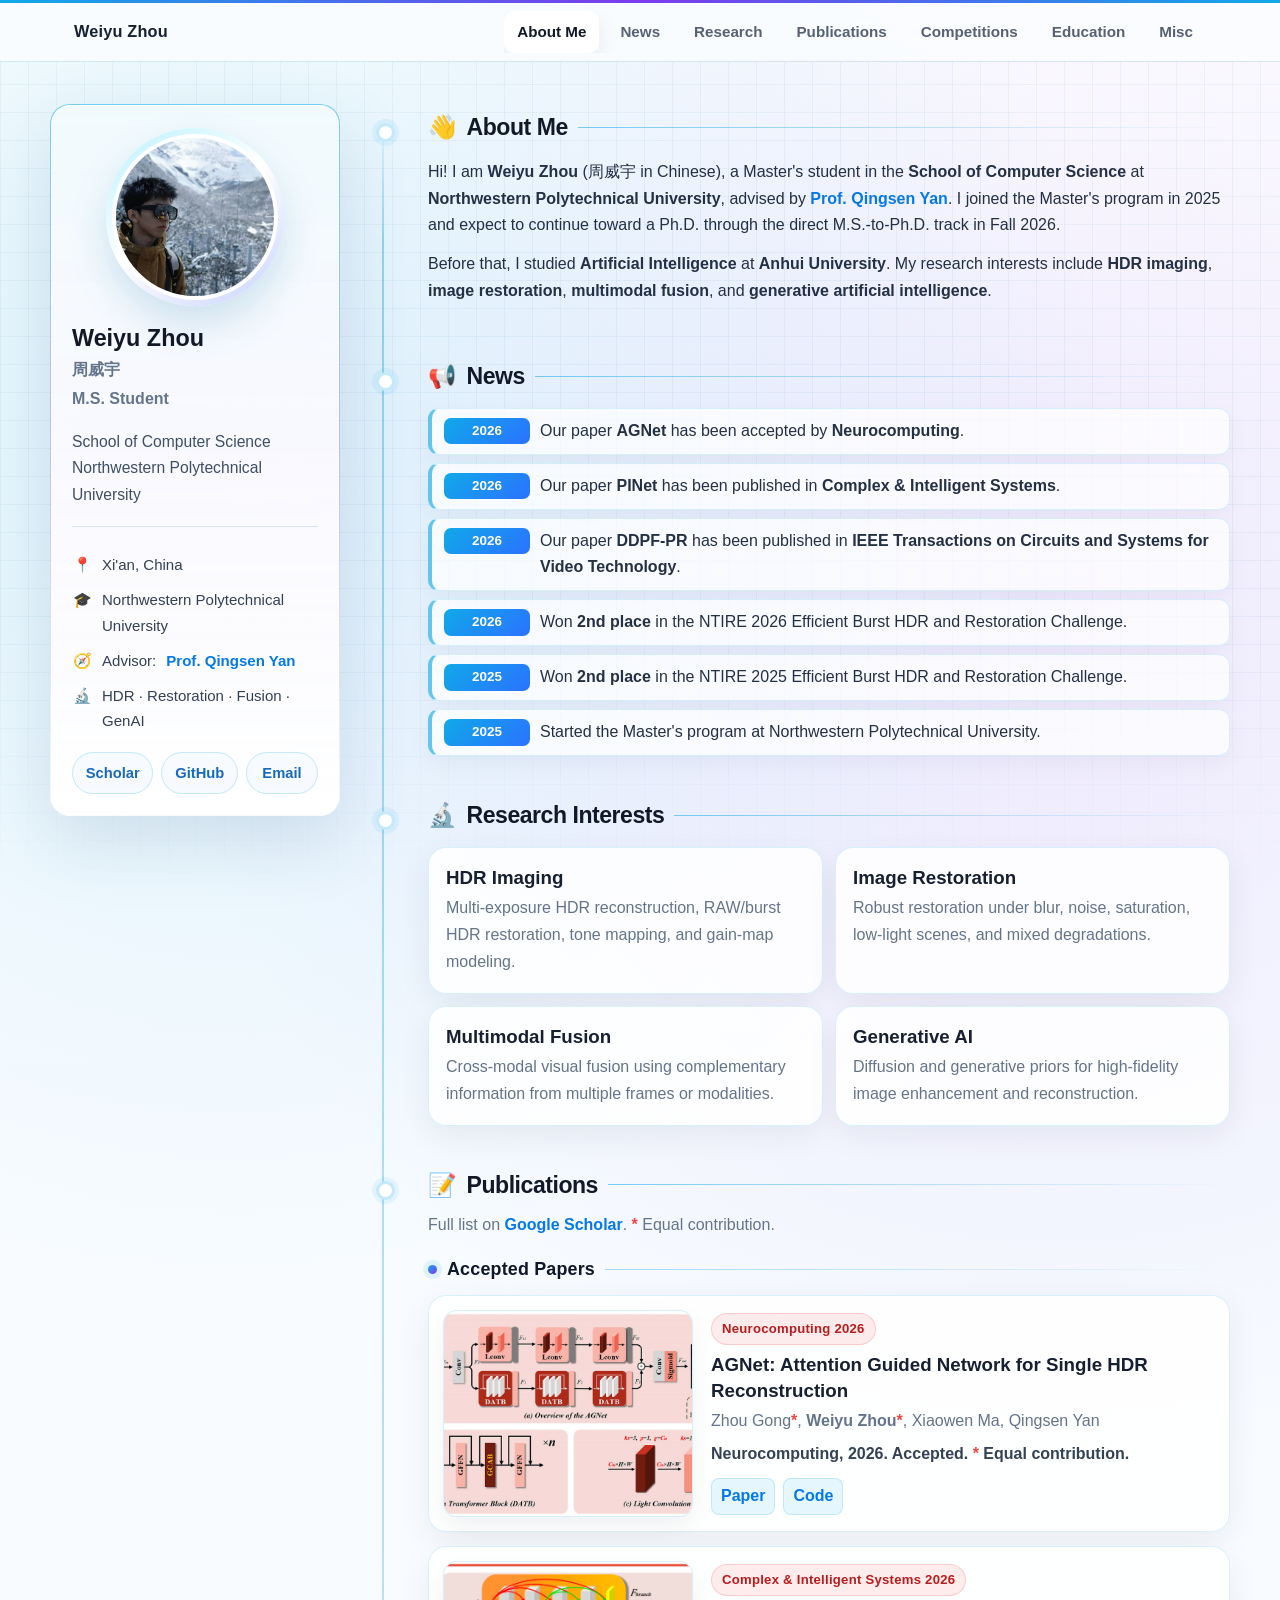
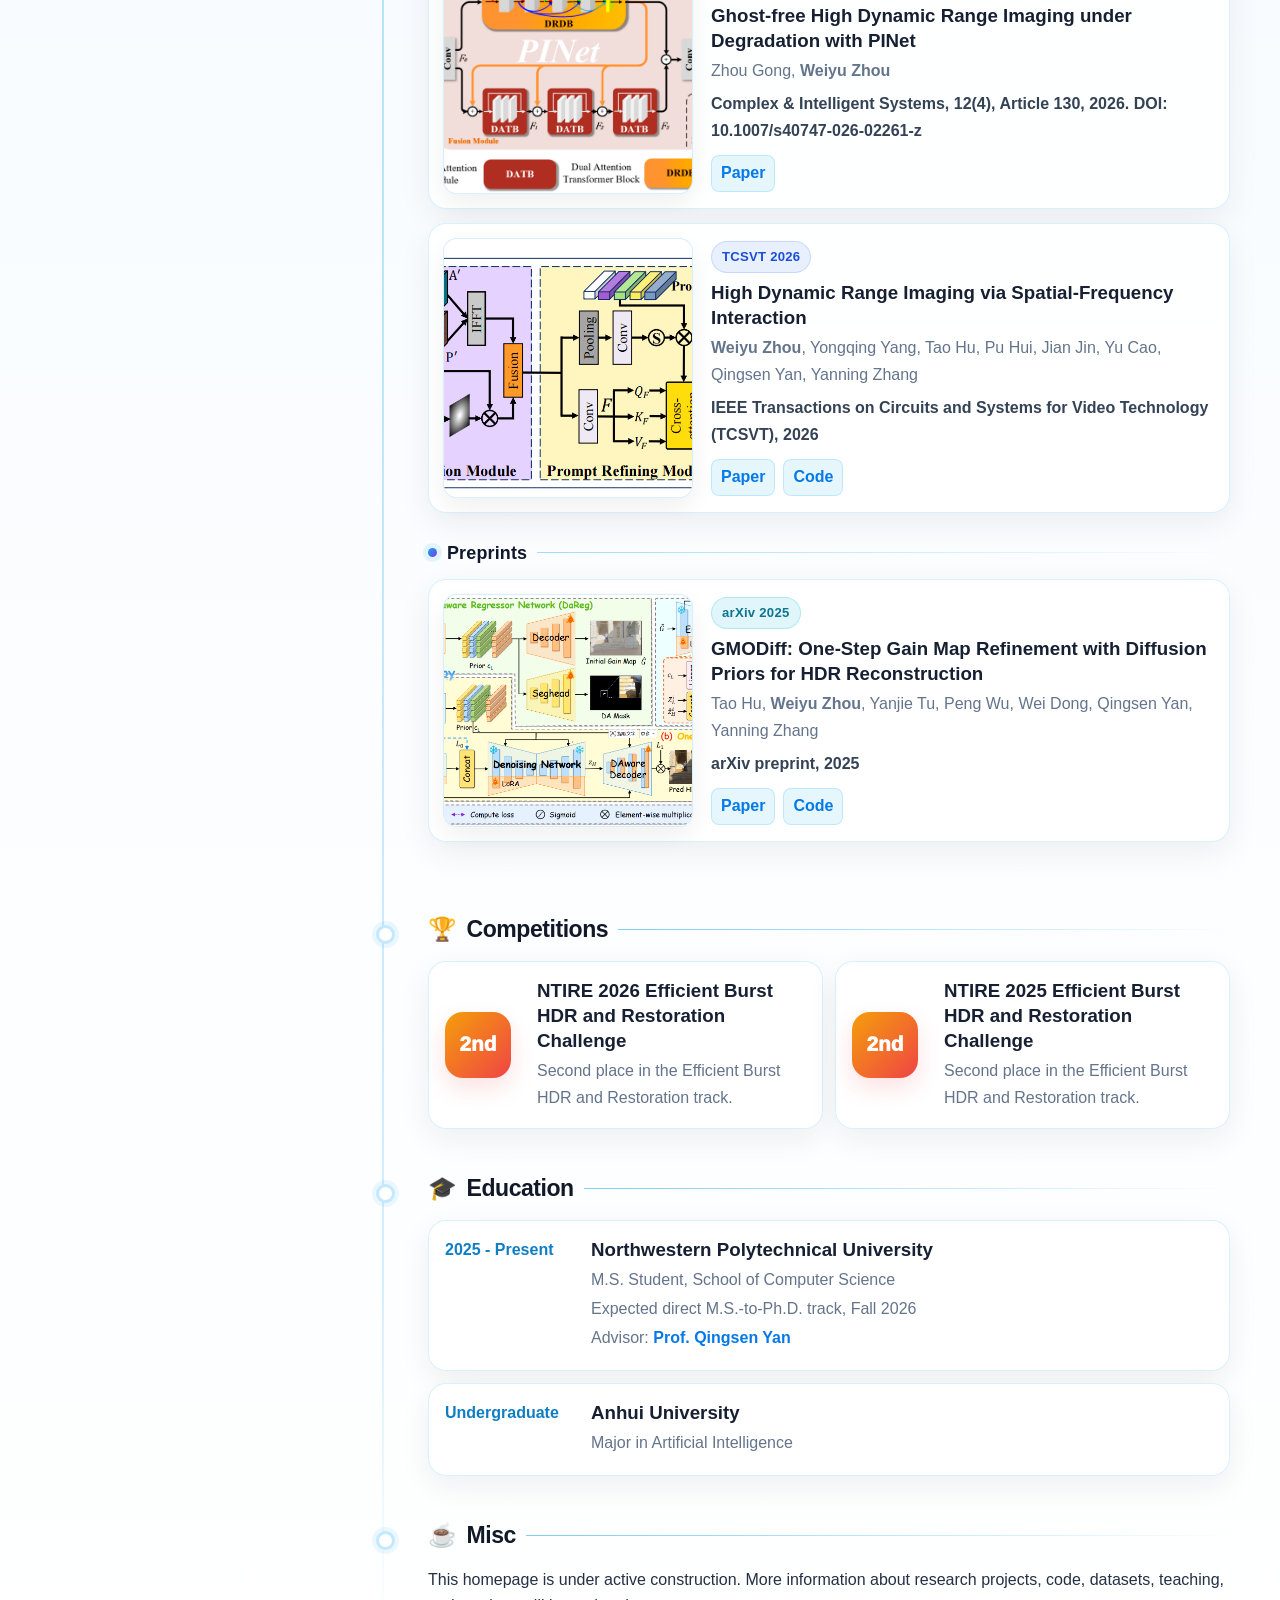
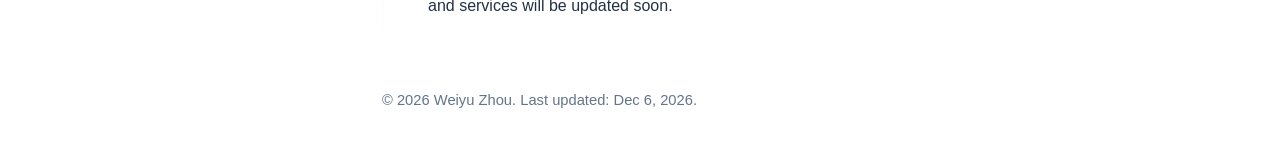
==== index.html @ 43516268 "Add files via upload" ====
<!DOCTYPE html>
<html lang="en">
<head>
  <meta charset="utf-8" />
  <meta name="viewport" content="width=device-width, initial-scale=1" />
  <title>Weiyu Zhou</title>
  <meta name="description" content="Weiyu Zhou - Master's student at Northwestern Polytechnical University. Research interests include HDR imaging, image restoration, multimodal fusion, and generative AI." />
  <link rel="stylesheet" href="assets/css/style.css" />
</head>
<body>
  <div class="page-grid" aria-hidden="true"></div>

  <header class="topbar">
    <nav class="nav-wrap">
      <a class="brand" href="#about">Weiyu Zhou</a>
      <div class="nav-links">
        <a class="active" href="#about">About Me</a>
        <a href="#news">News</a>
        <a href="#research">Research</a>
        <a href="#publications">Publications</a>
        <a href="#competitions">Competitions</a>
        <a href="#education">Education</a>
        <a href="#misc">Misc</a>
      </div>
    </nav>
  </header>

  <main class="layout">
    <aside class="profile-card">
      <div class="profile-inner">
        <div class="avatar-ring">
          <img src="assets/img/profile.jpg" alt="Weiyu Zhou portrait" class="avatar" />
        </div>

        <h1>Weiyu Zhou</h1>
        <p class="name-cn">周威宇</p>
        <p class="role">M.S. Student</p>

        <p class="intro">
          School of Computer Science<br />
          Northwestern Polytechnical University
        </p>

        <ul class="profile-list">
          <li><span>📍</span> Xi'an, China</li>
          <li><span>🎓</span> Northwestern Polytechnical University</li>
          <li><span>🧭</span> Advisor:
            <a href="https://scholar.google.com/citations?hl=zh-CN&user=BSGy3foAAAAJ" target="_blank" rel="noopener">Prof. Qingsen Yan</a>
          </li>
          <li><span>🔬</span> HDR · Restoration · Fusion · GenAI</li>
        </ul>

        <div class="social-row">
          <a href="https://scholar.google.com/citations?hl=zh-CN&user=UAAtWOIAAAAJ" target="_blank" rel="noopener">Scholar</a>
          <a href="https://github.com/zzwy" target="_blank" rel="noopener">GitHub</a>
          <a href="mailto:weiyvzhou@gmail.com">Email</a>
        </div>
      </div>
    </aside>

    <section class="content">
      <section id="about" class="block first-block">
        <h2><span>👋</span> About Me</h2>
        <p>
          Hi! I am <strong>Weiyu Zhou</strong> (<span lang="zh">周威宇</span> in Chinese), a Master's student in the
          <strong>School of Computer Science</strong> at
          <strong>Northwestern Polytechnical University</strong>, advised by
          <a href="https://scholar.google.com/citations?hl=zh-CN&user=BSGy3foAAAAJ" target="_blank" rel="noopener">Prof. Qingsen Yan</a>.
          I joined the Master's program in 2025 and expect to continue toward a Ph.D. through the direct M.S.-to-Ph.D.
          track in Fall 2026.
        </p>
        <p>
          Before that, I studied <strong>Artificial Intelligence</strong> at <strong>Anhui University</strong>.
          My research interests include <strong>HDR imaging</strong>, <strong>image restoration</strong>,
          <strong>multimodal fusion</strong>, and <strong>generative artificial intelligence</strong>.
        </p>
      </section>

      <section id="news" class="block">
        <h2><span>📢</span> News</h2>
        <div class="news-list">
          <article class="news-item"><time>2026</time><p>Our paper <strong>AGNet</strong> has been accepted by <strong>Neurocomputing</strong>.</p></article>
          <article class="news-item"><time>2026</time><p>Our paper <strong>PINet</strong> has been published in <strong>Complex &amp; Intelligent Systems</strong>.</p></article>
          <article class="news-item"><time>2026</time><p>Our paper <strong>DDPF-PR</strong> has been published in <strong>IEEE Transactions on Circuits and Systems for Video Technology</strong>.</p></article>          
          <article class="news-item"><time>2026</time><p>Won <strong>2nd place</strong> in the NTIRE 2026 Efficient Burst HDR and Restoration Challenge.</p></article>
          <article class="news-item"><time>2025</time><p>Won <strong>2nd place</strong> in the NTIRE 2025 Efficient Burst HDR and Restoration Challenge.</p></article>
          <article class="news-item"><time>2025</time><p>Started the Master's program at Northwestern Polytechnical University.</p></article>
        </div>
      </section>

      <section id="research" class="block">
        <h2><span>🔬</span> Research Interests</h2>
        <div class="topic-grid">
          <article class="topic-card"><h3>HDR Imaging</h3><p>Multi-exposure HDR reconstruction, RAW/burst HDR restoration, tone mapping, and gain-map modeling.</p></article>
          <article class="topic-card"><h3>Image Restoration</h3><p>Robust restoration under blur, noise, saturation, low-light scenes, and mixed degradations.</p></article>
          <article class="topic-card"><h3>Multimodal Fusion</h3><p>Cross-modal visual fusion using complementary information from multiple frames or modalities.</p></article>
          <article class="topic-card"><h3>Generative AI</h3><p>Diffusion and generative priors for high-fidelity image enhancement and reconstruction.</p></article>
        </div>
      </section>

      <section id="publications" class="block">
        <h2><span>📝</span> Publications</h2>
        <p class="pub-note">
          Full list on
          <a href="https://scholar.google.com/citations?hl=zh-CN&user=UAAtWOIAAAAJ" target="_blank" rel="noopener">Google Scholar</a>.
          <span class="eq-note">*</span> Equal contribution.
        </p>

        <div class="pub-group">
          <h3 class="pub-group-title">Accepted Papers</h3>

          <article class="pub-card">
            <a class="pub-image" href="#" aria-label="AGNet model image">
              <img src="assets/img/AGNet.png" alt="AGNet model overview">
            </a>
            <div class="pub-main">
              <div class="venue-tag journal">Neurocomputing 2026</div>
              <h3>AGNet: Attention Guided Network for Single HDR Reconstruction</h3>
              <p class="authors">Zhou Gong<span class="eq-note">*</span>, <strong>Weiyu Zhou</strong><span class="eq-note">*</span>, Xiaowen Ma, Qingsen Yan</p>
              <p class="venue">Neurocomputing, 2026. Accepted. <span class="eq-note">*</span> Equal contribution.</p>
              <div class="pub-links"><a href="#">Paper</a><a href="#">Code</a></div>
            </div>
          </article>

          <article class="pub-card">
            <a class="pub-image" href="https://link.springer.com/article/10.1007/s40747-026-02261-z" target="_blank" rel="noopener" aria-label="PINet model image">
              <img src="assets/img/PINet.png" alt="PINet model overview">
            </a>
            <div class="pub-main">
              <div class="venue-tag journal">Complex &amp; Intelligent Systems 2026</div>
              <h3>Ghost-free High Dynamic Range Imaging under Degradation with PINet</h3>
              <p class="authors">Zhou Gong, <strong>Weiyu Zhou</strong></p>
              <p class="venue">Complex &amp; Intelligent Systems, 12(4), Article 130, 2026. DOI: 10.1007/s40747-026-02261-z</p>
              <div class="pub-links">
                <a href="https://link.springer.com/article/10.1007/s40747-026-02261-z" target="_blank" rel="noopener">Paper</a>
              </div>
            </div>
          </article>

          <article class="pub-card">
            <a class="pub-image" href="#" aria-label="DDPF-PR model image">
              <img src="assets/img/DDPF-PR.png" alt="DDPF-PR model overview for High Dynamic Range Imaging via Spatial-Frequency Interaction">
            </a>
            <div class="pub-main">
              <div class="venue-tag">TCSVT 2026</div>
              <h3>High Dynamic Range Imaging via Spatial-Frequency Interaction</h3>
              <p class="authors"><strong>Weiyu Zhou</strong>, Yongqing Yang, Tao Hu, Pu Hui, Jian Jin, Yu Cao, Qingsen Yan, Yanning Zhang</p>
              <p class="venue">IEEE Transactions on Circuits and Systems for Video Technology (TCSVT), 2026</p>
              <div class="pub-links"><a href="#">Paper</a><a href="#">Code</a></div>
            </div>
          </article>
        </div>

        <div class="pub-group">
          <h3 class="pub-group-title">Preprints</h3>

          <article class="pub-card">
            <a class="pub-image" href="https://arxiv.org/abs/2512.16357" target="_blank" rel="noopener" aria-label="GMODiff model image">
              <img src="assets/img/GMODiff.png" alt="GMODiff model overview">
            </a>
            <div class="pub-main">
              <div class="venue-tag preprint">arXiv 2025</div>
              <h3>GMODiff: One-Step Gain Map Refinement with Diffusion Priors for HDR Reconstruction</h3>
              <p class="authors">Tao Hu, <strong>Weiyu Zhou</strong>, Yanjie Tu, Peng Wu, Wei Dong, Qingsen Yan, Yanning Zhang</p>
              <p class="venue">arXiv preprint, 2025</p>
              <div class="pub-links">
                <a href="https://arxiv.org/abs/2512.16357" target="_blank" rel="noopener">Paper</a>
                <a href="#">Code</a>
              </div>
            </div>
          </article>
        </div>
      </section>

      <section id="competitions" class="block">
        <h2><span>🏆</span> Competitions</h2>
        <div class="award-grid">
          <article class="award-card">
            <div class="award-rank">2nd</div>
            <div>
              <h3>NTIRE 2026 Efficient Burst HDR and Restoration Challenge</h3>
              <p>Second place in the Efficient Burst HDR and Restoration track.</p>
            </div>
          </article>
          <article class="award-card">
            <div class="award-rank">2nd</div>
            <div>
              <h3>NTIRE 2025 Efficient Burst HDR and Restoration Challenge</h3>
              <p>Second place in the Efficient Burst HDR and Restoration track.</p>
            </div>
          </article>
        </div>
      </section>

      <section id="education" class="block">
        <h2><span>🎓</span> Education</h2>
        <div class="edu-timeline">
          <article class="edu-item"><time>2025 - Present</time><div><h3>Northwestern Polytechnical University</h3><p>M.S. Student, School of Computer Science</p><p>Expected direct M.S.-to-Ph.D. track, Fall 2026</p><p>Advisor: <a href="https://scholar.google.com/citations?hl=zh-CN&user=BSGy3foAAAAJ" target="_blank" rel="noopener">Prof. Qingsen Yan</a></p></div></article>
          <article class="edu-item"><time>Undergraduate</time><div><h3>Anhui University</h3><p>Major in Artificial Intelligence</p></div></article>
        </div>
      </section>

      <section id="misc" class="block">
        <h2><span>☕</span> Misc</h2>
        <p>This homepage is under active construction. More information about research projects, code, datasets, teaching, and services will be updated soon.</p>
      </section>
    </section>
  </main>

  <footer class="footer"><p>© <span id="year"></span> Weiyu Zhou. Last updated: <span id="last-updated"></span>.</p></footer>
  <script src="assets/js/main.js"></script>
</body>
</html>
---- assets/css/style.css ----
:root{--bg:#f7fbff;--text:#243044;--muted:#64748b;--line:rgba(91,151,188,.24);--card:rgba(255,255,255,.86);--blue:#10a9e9;--blue-deep:#1d4ed8;--purple:#7c3aed;--shadow:0 24px 70px rgba(51,96,135,.16);--radius:18px}*{box-sizing:border-box}html{scroll-behavior:smooth;scroll-padding-top:92px}body{margin:0;color:var(--text);font-family:ui-sans-serif,-apple-system,BlinkMacSystemFont,"Segoe UI",Helvetica,Arial,sans-serif;line-height:1.68;background:radial-gradient(circle at 18% 12%,rgba(16,169,233,.13),transparent 28%),radial-gradient(circle at 82% 18%,rgba(124,58,237,.10),transparent 30%),linear-gradient(180deg,#fff 0%,var(--bg) 36%,#fff 100%)}.page-grid{position:fixed;inset:0;pointer-events:none;z-index:-1;background-image:linear-gradient(rgba(15,118,166,.055) 1px,transparent 1px),linear-gradient(90deg,rgba(15,118,166,.055) 1px,transparent 1px);background-size:28px 28px;mask-image:linear-gradient(to bottom,#000 0%,#000 70%,transparent 100%)}a{color:#0679e8;text-decoration:none;font-weight:700}a:hover{color:var(--blue-deep);text-decoration:underline}.topbar{position:sticky;top:0;z-index:20;backdrop-filter:blur(16px);background:rgba(250,253,255,.82);border-bottom:1px solid var(--line);box-shadow:0 1px 0 rgba(255,255,255,.72) inset}.topbar:before{content:"";display:block;height:3px;background:linear-gradient(90deg,var(--blue),var(--purple),var(--blue))}.nav-wrap{max-width:1180px;margin:0 auto;min-height:58px;padding:0 24px;display:flex;align-items:center;justify-content:space-between;gap:18px}.brand{color:#172033;letter-spacing:.01em;font-size:1.02rem}.nav-links{display:flex;align-items:center;gap:8px;overflow-x:auto}.nav-links a{color:#566174;padding:8px 13px;border-radius:10px;white-space:nowrap;font-size:.95rem;font-weight:750}.nav-links a:hover,.nav-links a.active{color:#111827;text-decoration:none;background:rgba(255,255,255,.96);box-shadow:0 8px 22px rgba(15,23,42,.08)}.layout{width:min(1180px,calc(100% - 42px));margin:42px auto 0;display:grid;grid-template-columns:290px minmax(0,1fr);gap:42px;align-items:start}.profile-card{position:sticky;top:94px;border-radius:20px;padding:1px;background:linear-gradient(180deg,rgba(16,169,233,.55),rgba(124,58,237,.30),rgba(255,255,255,.7));box-shadow:var(--shadow)}.profile-inner{border-radius:19px;padding:22px 20px 20px;background:rgba(255,255,255,.90);border:1px solid rgba(255,255,255,.86)}.avatar-ring{width:178px;height:178px;margin:0 auto 18px;border-radius:50%;padding:6px;background:linear-gradient(145deg,#b8f1ff,#fff 48%,#c7d2fe);box-shadow:0 18px 38px rgba(15,118,166,.18)}.avatar{width:100%;height:100%;object-fit:cover;border-radius:50%;display:block;background:#eaf6ff;border:4px solid #fff}.profile-card h1{margin:0;font-size:1.46rem;line-height:1.25;color:#111827}.name-cn{color:var(--muted);margin:4px 0 0;font-weight:650}.role{margin:2px 0 16px;color:#64748b;font-weight:700}.intro{margin:0 0 18px;color:#3f4f66;font-size:.98rem}.profile-list{padding:15px 0 0;margin:15px 0 0;border-top:1px solid var(--line);list-style:none}.profile-list li{display:flex;gap:10px;align-items:flex-start;margin:10px 0;color:#334155;font-size:.94rem}.profile-list span{width:20px;text-align:center;flex:0 0 20px}.social-row{display:flex;gap:8px;flex-wrap:wrap;margin-top:18px}.social-row a{flex:1 1 auto;text-align:center;min-width:72px;padding:8px 10px;border-radius:999px;border:1px solid rgba(16,169,233,.22);background:rgba(245,251,255,.8);color:#1769ba;font-size:.92rem}.social-row a:hover{background:#e8f7ff;text-decoration:none}.content{position:relative;padding-left:28px}.content:before{content:"";position:absolute;left:0;top:12px;bottom:30px;width:2px;background:linear-gradient(180deg,transparent 0,rgba(16,169,233,.42) 4%,rgba(16,169,233,.18) 88%,transparent 100%)}.block{position:relative;margin:0 0 30px;padding:2px 0 8px 18px}.block:before{content:"";position:absolute;left:-34px;top:17px;width:13px;height:13px;border-radius:50%;border:3px solid rgba(16,169,233,.25);background:#fff;box-shadow:0 0 0 4px rgba(16,169,233,.08)}.first-block{margin-top:2px}h2{display:flex;align-items:center;gap:10px;margin:0 0 12px;color:#111827;font-size:1.44rem;letter-spacing:-.02em}h2:after{content:"";flex:1;height:1px;min-width:80px;background:linear-gradient(90deg,rgba(16,169,233,.55),transparent)}h3{color:#172033;margin:0 0 5px;line-height:1.35}p{margin:0 0 12px}.news-list{display:grid;gap:8px}.news-item{display:grid;grid-template-columns:86px minmax(0,1fr);gap:10px;align-items:start;padding:9px 12px;background:rgba(255,255,255,.72);border:1px solid rgba(16,169,233,.15);border-left:4px solid rgba(16,169,233,.65);border-radius:11px;box-shadow:0 8px 24px rgba(15,23,42,.045)}.news-item time{display:inline-flex;justify-content:center;align-items:center;min-height:25px;padding:2px 8px;border-radius:7px;color:#fff;background:linear-gradient(135deg,var(--blue),#2b72ff);font-size:.84rem;font-weight:850;white-space:nowrap}.news-item p{margin:0}.topic-grid{display:grid;grid-template-columns:repeat(2,minmax(0,1fr));gap:12px}.topic-card,.pub-card,.edu-item,.award-card{background:var(--card);border:1px solid rgba(16,169,233,.16);border-radius:var(--radius);box-shadow:0 10px 32px rgba(15,23,42,.065)}.topic-card{padding:17px}.topic-card p{color:var(--muted);margin:0}.pub-note{color:var(--muted);margin-top:-4px}.eq-note{color:#ef4444;font-weight:900}.pub-card{display:grid;grid-template-columns:250px minmax(0,1fr);gap:18px;padding:14px;margin:14px 0;align-items:center}.pub-image{display:block;align-self:stretch;min-height:148px;border-radius:14px;overflow:hidden;border:1px solid rgba(16,169,233,.15);background:#f8fbff;box-shadow:0 10px 24px rgba(15,23,42,.06)}.pub-image img{display:block;width:100%;height:100%;min-height:148px;object-fit:cover;transition:transform .25s ease}.pub-card:hover .pub-image img{transform:scale(1.025)}.pub-main{padding:3px 4px 2px 0}.venue-tag{display:inline-flex;margin:0 0 7px;padding:4px 10px;border-radius:999px;background:rgba(37,99,235,.10);color:#1d4ed8;border:1px solid rgba(37,99,235,.16);font-size:.82rem;font-weight:900;letter-spacing:.02em}.venue-tag.pending{background:rgba(245,158,11,.12);color:#b45309;border-color:rgba(245,158,11,.22)}.venue-tag.preprint{background:rgba(6,182,212,.12);color:#0e7490;border-color:rgba(6,182,212,.22)}.venue-tag.journal{background:rgba(239,68,68,.10);color:#b91c1c;border-color:rgba(239,68,68,.20)}.authors,.venue{color:var(--muted);margin:0 0 6px}.venue{color:#344255;font-weight:780}.pub-links{display:flex;gap:8px;flex-wrap:wrap;margin-top:10px}.pub-links a{padding:4px 9px;border-radius:8px;background:rgba(16,169,233,.10);border:1px solid rgba(16,169,233,.18)}.award-grid{display:grid;grid-template-columns:repeat(2,minmax(0,1fr));gap:12px}.award-card{display:grid;grid-template-columns:78px minmax(0,1fr);gap:14px;align-items:center;padding:16px}.award-rank{width:66px;height:66px;border-radius:18px;display:grid;place-items:center;font-weight:950;font-size:1.3rem;color:white;background:linear-gradient(135deg,#f59e0b,#ef4444);box-shadow:0 10px 24px rgba(239,68,68,.16)}.award-card p{color:var(--muted);margin:0}.edu-timeline{display:grid;gap:12px}.edu-item{display:grid;grid-template-columns:130px minmax(0,1fr);gap:16px;padding:16px}.edu-item time{color:#0f7ec4;font-weight:850}.edu-item p{color:var(--muted);margin:2px 0}.footer{width:min(1180px,calc(100% - 42px));margin:18px auto 36px;color:var(--muted);font-size:.92rem;padding-left:332px}@media(max-width:980px){.pub-card{grid-template-columns:220px minmax(0,1fr)}}@media(max-width:920px){.layout{grid-template-columns:1fr;gap:24px;margin-top:24px}.profile-card{position:static}.profile-inner{display:grid;grid-template-columns:128px minmax(0,1fr);column-gap:20px;align-items:center}.avatar-ring{width:128px;height:128px;margin:0;grid-row:span 4}.profile-list,.social-row{grid-column:1/-1}.content{padding-left:20px}.footer{padding-left:0}}@media(max-width:700px){.nav-wrap{align-items:flex-start;flex-direction:column;padding:10px 18px 12px}.layout,.footer{width:min(100% - 28px,1180px)}.profile-inner{display:block}.avatar-ring{margin:0 auto 18px}.topic-grid,.pub-card,.edu-item,.news-item,.award-grid,.award-card{grid-template-columns:1fr}.pub-image,.pub-image img{min-height:190px}.content:before,.block:before{display:none}.block{padding-left:0}}

.pub-group{margin:18px 0 28px}.pub-group-title{display:flex;align-items:center;gap:10px;margin:8px 0 12px;color:#0f172a;font-size:1.12rem;letter-spacing:.01em}.pub-group-title:before{content:"";width:9px;height:9px;border-radius:50%;background:linear-gradient(135deg,var(--blue),var(--purple));box-shadow:0 0 0 5px rgba(16,169,233,.10)}.pub-group-title:after{content:"";height:1px;flex:1;background:linear-gradient(90deg,rgba(16,169,233,.38),transparent)}
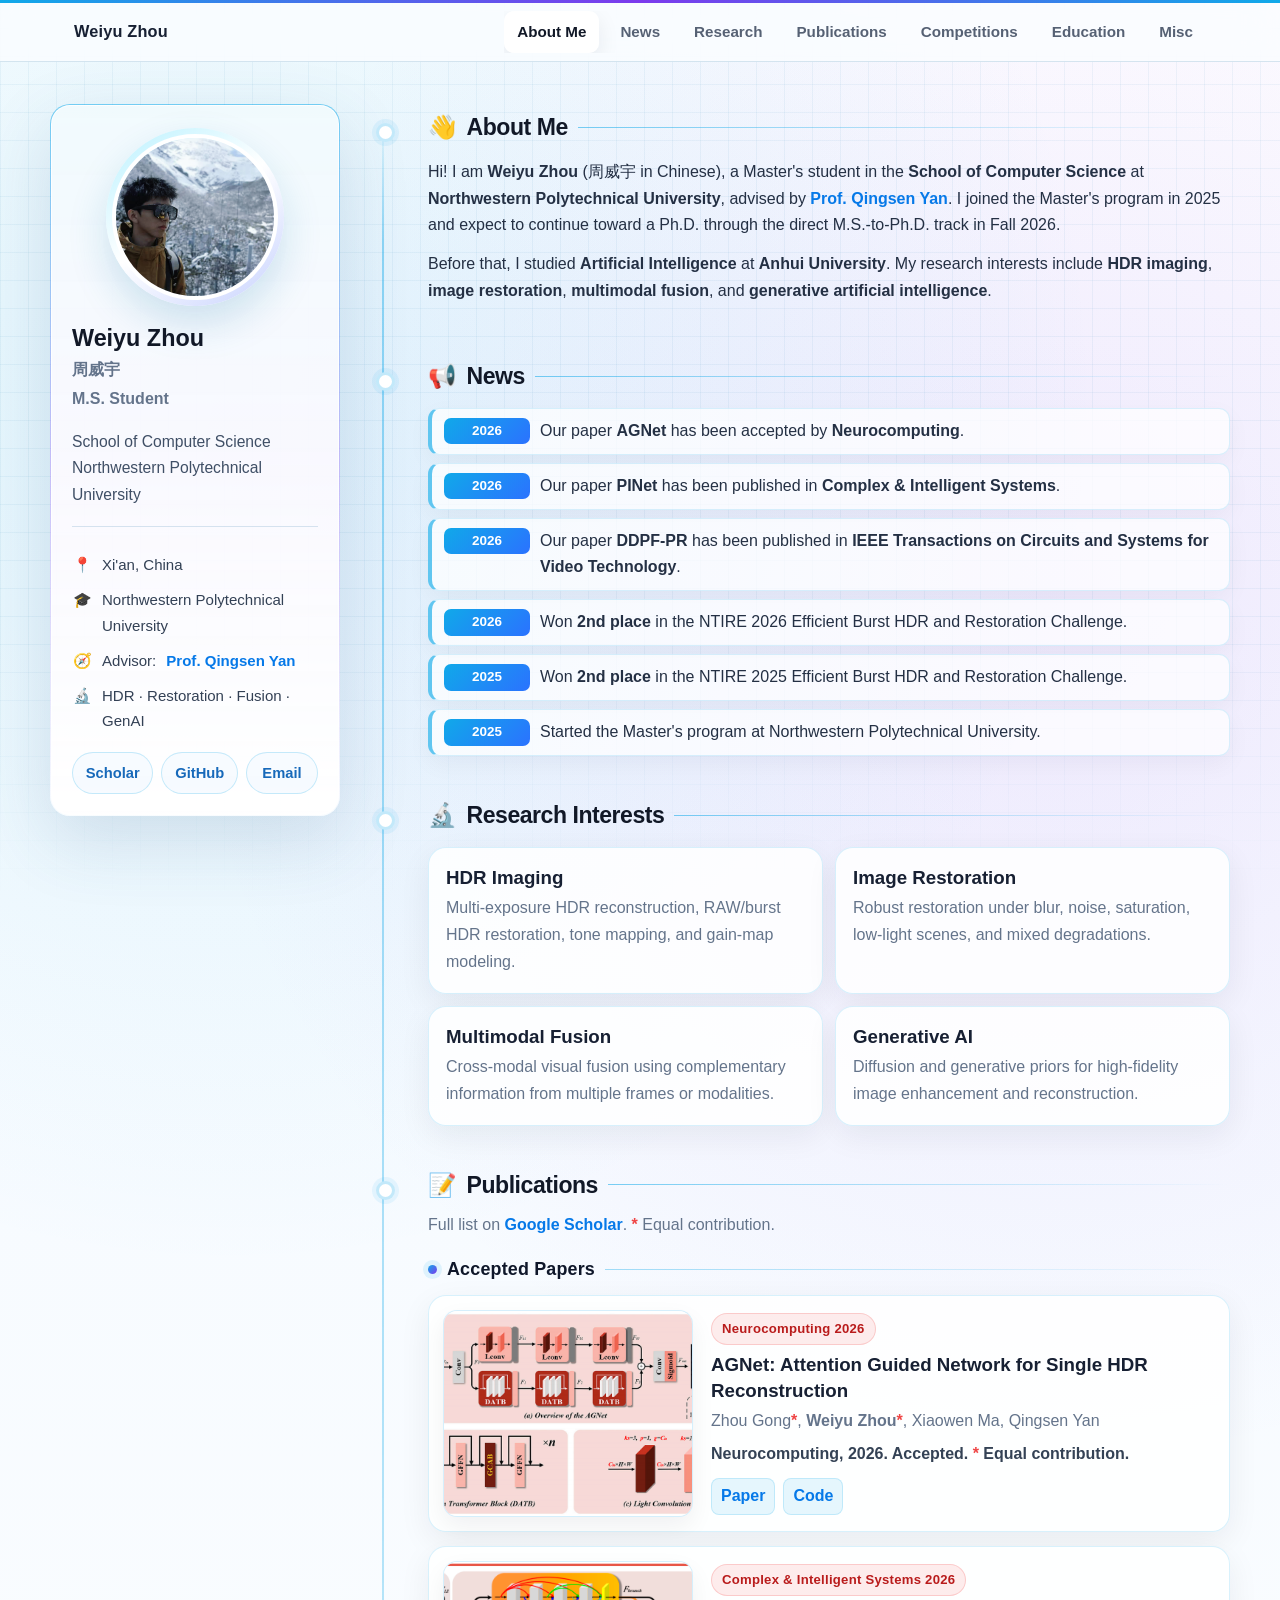
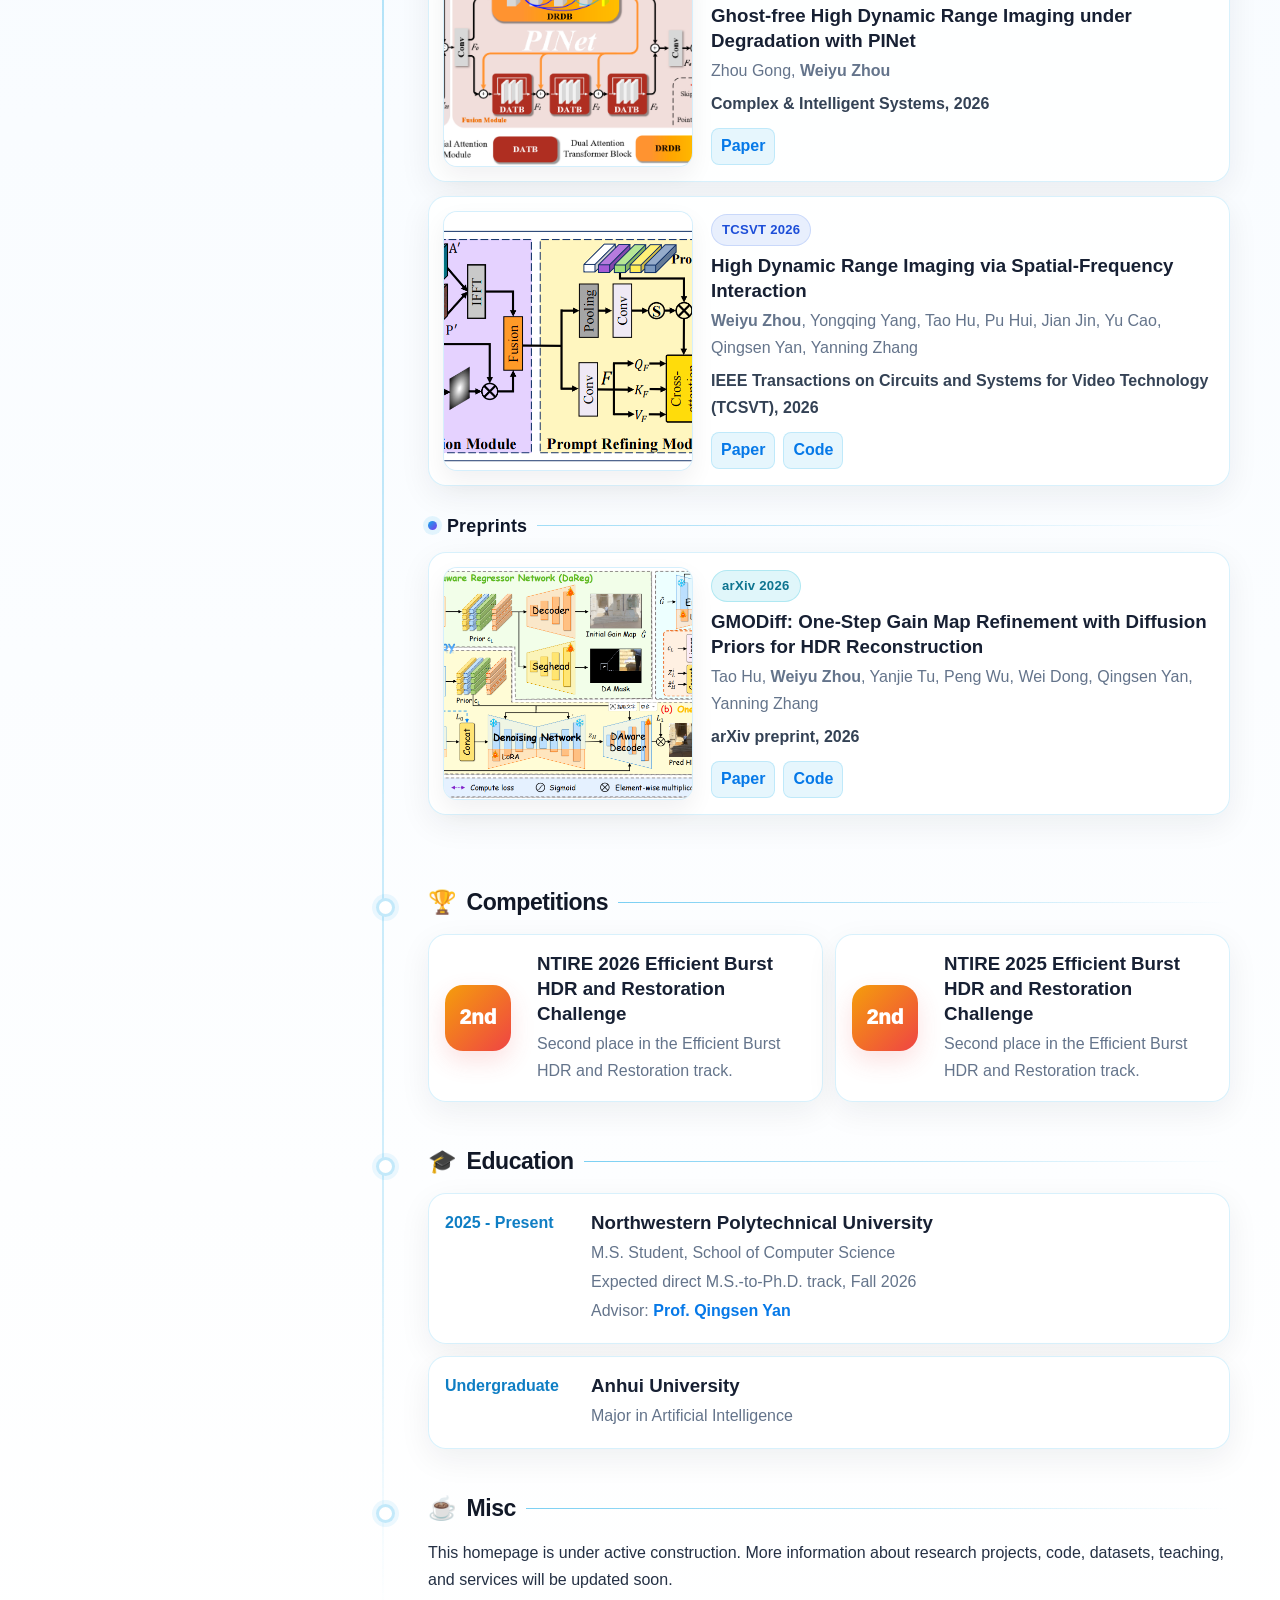
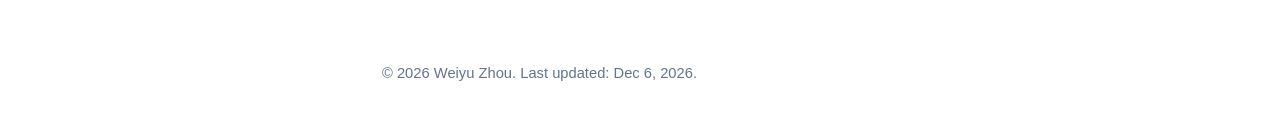
==== commit ae9e616c: "Add files via upload" ====
--- a/index.html
+++ b/index.html
@@ -130,7 +130,7 @@
               <div class="venue-tag journal">Complex &amp; Intelligent Systems 2026</div>
               <h3>Ghost-free High Dynamic Range Imaging under Degradation with PINet</h3>
               <p class="authors">Zhou Gong, <strong>Weiyu Zhou</strong></p>
-              <p class="venue">Complex &amp; Intelligent Systems, 12(4), Article 130, 2026. DOI: 10.1007/s40747-026-02261-z</p>
+              <p class="venue">Complex &amp; Intelligent Systems, 2026</p>
               <div class="pub-links">
                 <a href="https://link.springer.com/article/10.1007/s40747-026-02261-z" target="_blank" rel="noopener">Paper</a>
               </div>
@@ -159,10 +159,10 @@
               <img src="assets/img/GMODiff.png" alt="GMODiff model overview">
             </a>
             <div class="pub-main">
-              <div class="venue-tag preprint">arXiv 2025</div>
+              <div class="venue-tag preprint">arXiv 2026</div>
               <h3>GMODiff: One-Step Gain Map Refinement with Diffusion Priors for HDR Reconstruction</h3>
               <p class="authors">Tao Hu, <strong>Weiyu Zhou</strong>, Yanjie Tu, Peng Wu, Wei Dong, Qingsen Yan, Yanning Zhang</p>
-              <p class="venue">arXiv preprint, 2025</p>
+              <p class="venue">arXiv preprint, 2026</p>
               <div class="pub-links">
                 <a href="https://arxiv.org/abs/2512.16357" target="_blank" rel="noopener">Paper</a>
                 <a href="#">Code</a>
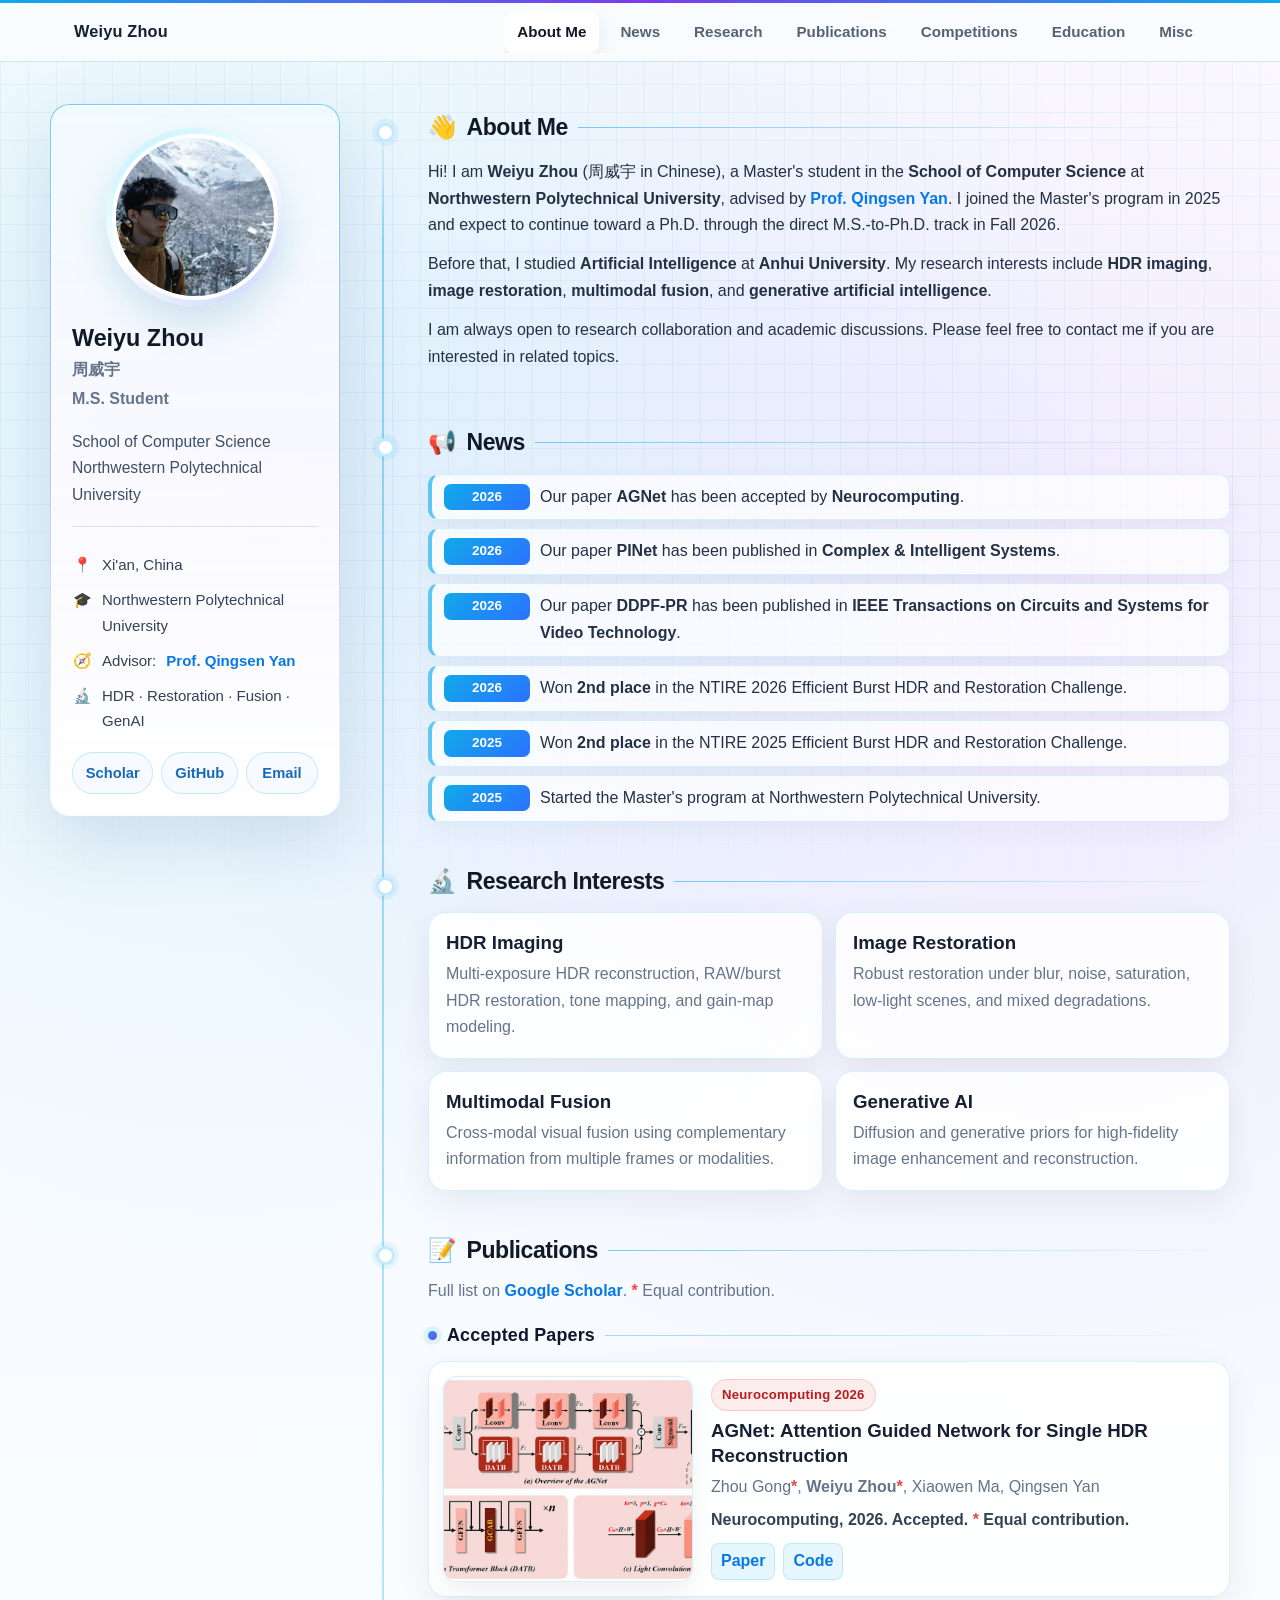
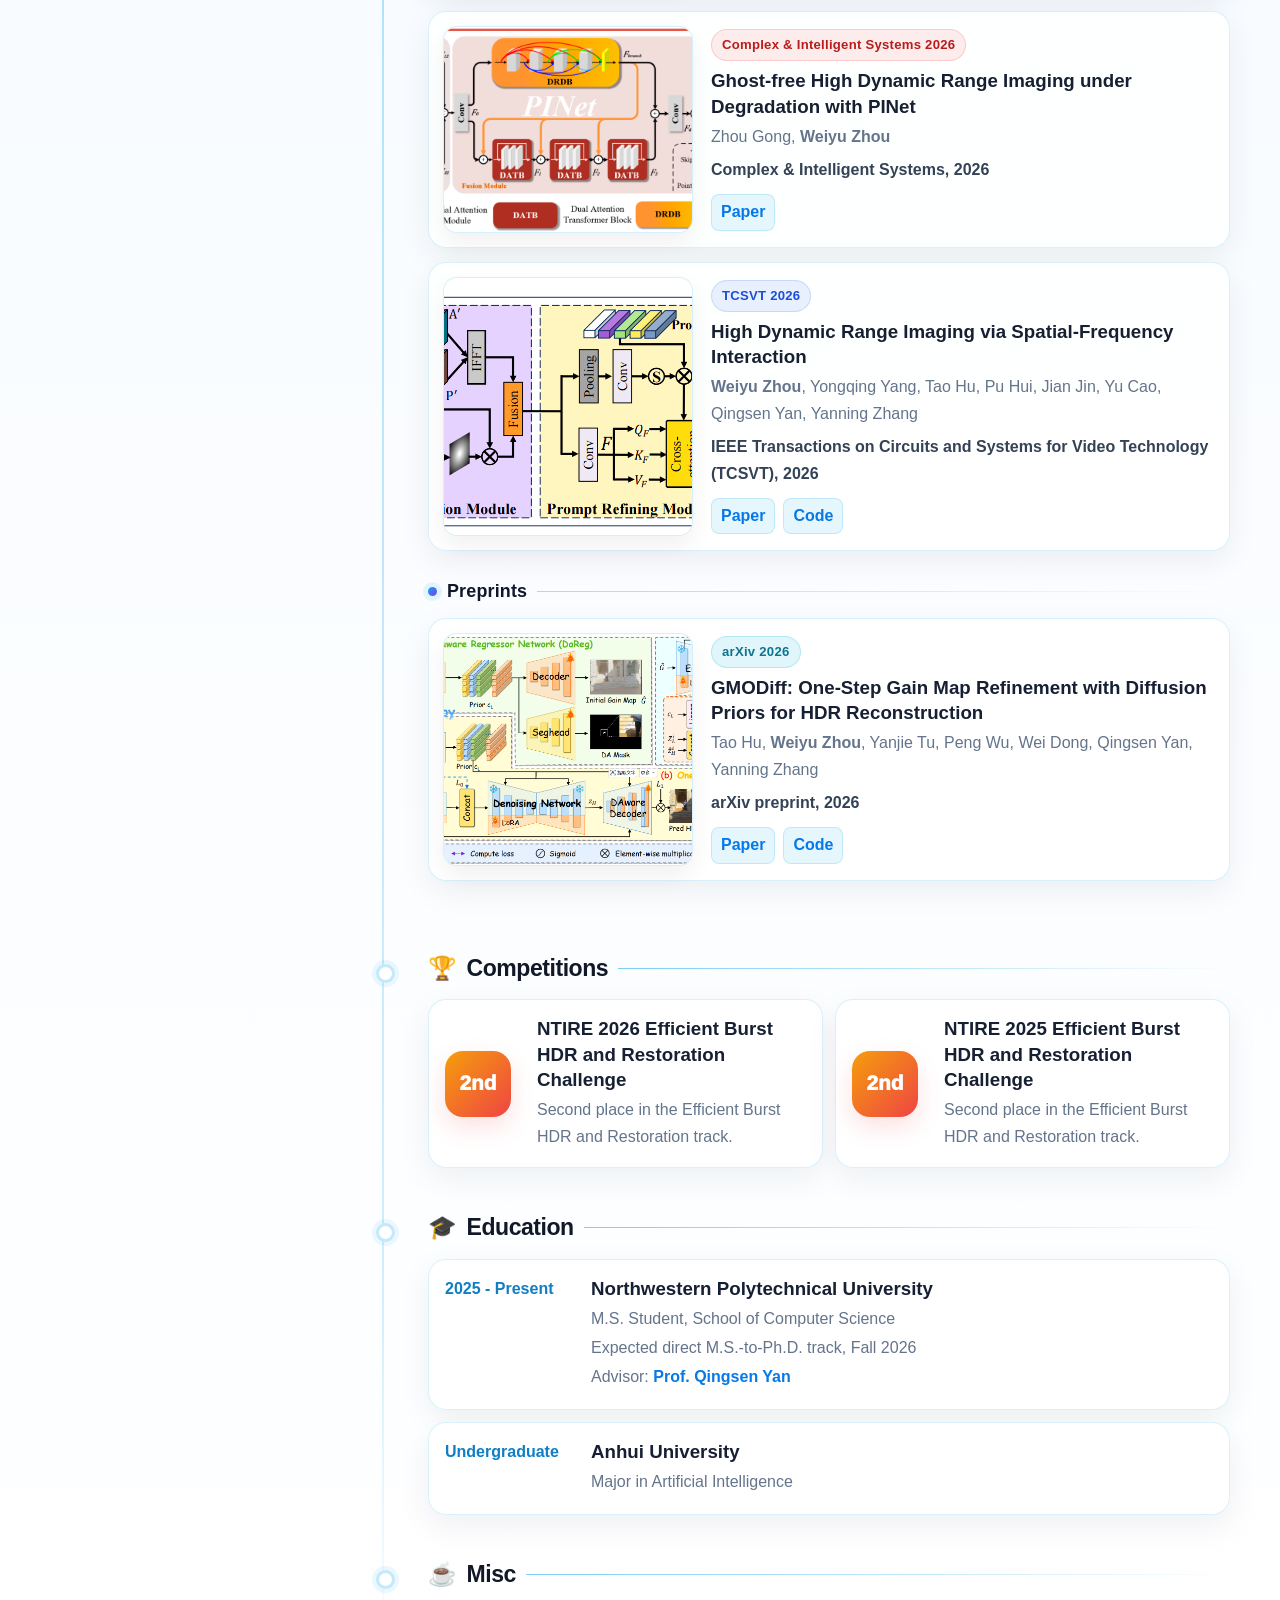
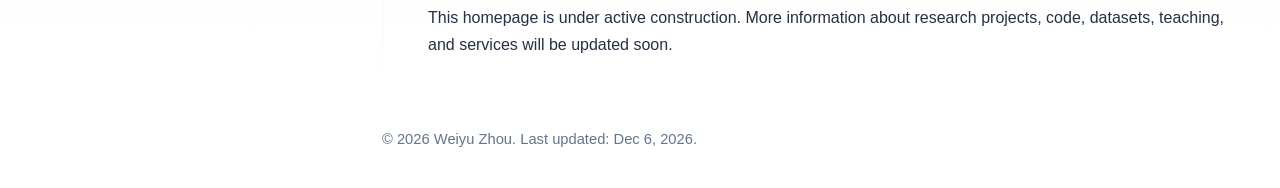
==== commit c9a67e61: "Add files via upload" ====
--- a/index.html
+++ b/index.html
@@ -5,6 +5,43 @@
   <meta name="viewport" content="width=device-width, initial-scale=1" />
   <title>Weiyu Zhou</title>
   <meta name="description" content="Weiyu Zhou - Master's student at Northwestern Polytechnical University. Research interests include HDR imaging, image restoration, multimodal fusion, and generative AI." />
+  <meta name="author" content="Weiyu Zhou" />
+  <meta name="keywords" content="Weiyu Zhou, WeiyuZhou, weiyuzhou, Zhou Weiyu, 周威宇, weiyvzhou, Northwestern Polytechnical University, Anhui University, HDR imaging, image restoration, multimodal fusion, generative AI, DDPF-PR, PINet, AGNet, GMODiff" />
+  <link rel="canonical" href="https://zzwy.github.io/" />
+  <meta property="og:title" content="Weiyu Zhou | 周威宇" />
+  <meta property="og:description" content="Personal academic homepage of Weiyu Zhou, a master's student at Northwestern Polytechnical University. Research interests include HDR imaging, image restoration, multimodal fusion, and generative AI." />
+  <meta property="og:type" content="profile" />
+  <meta property="og:url" content="https://zzwy.github.io/" />
+  <meta property="og:image" content="https://zzwy.github.io/assets/img/profile.jpg" />
+  <meta name="twitter:card" content="summary" />
+  <script type="application/ld+json">
+  {
+    "@context": "https://schema.org",
+    "@type": "Person",
+    "name": "Weiyu Zhou",
+    "alternateName": ["Zhou Weiyu", "周威宇", "WeiyuZhou", "weiyuzhou", "weiyvzhou"],
+    "url": "https://zzwy.github.io/",
+    "email": "mailto:weiyvzhou@gmail.com",
+    "affiliation": {
+      "@type": "CollegeOrUniversity",
+      "name": "Northwestern Polytechnical University"
+    },
+    "alumniOf": {
+      "@type": "CollegeOrUniversity",
+      "name": "Anhui University"
+    },
+    "sameAs": [
+      "https://github.com/zzwy",
+      "https://scholar.google.com/citations?hl=zh-CN&user=UAAtWOIAAAAJ"
+    ],
+    "knowsAbout": [
+      "HDR imaging",
+      "image restoration",
+      "multimodal fusion",
+      "generative artificial intelligence"
+    ]
+  }
+  </script>
   <link rel="stylesheet" href="assets/css/style.css" />
 </head>
 <body>
@@ -74,6 +111,9 @@
           My research interests include <strong>HDR imaging</strong>, <strong>image restoration</strong>,
           <strong>multimodal fusion</strong>, and <strong>generative artificial intelligence</strong>.
         </p>
+        <p>
+          I am always open to research collaboration and academic discussions. Please feel free to contact me if you are interested in related topics.
+        </p>
       </section>
 
       <section id="news" class="block">
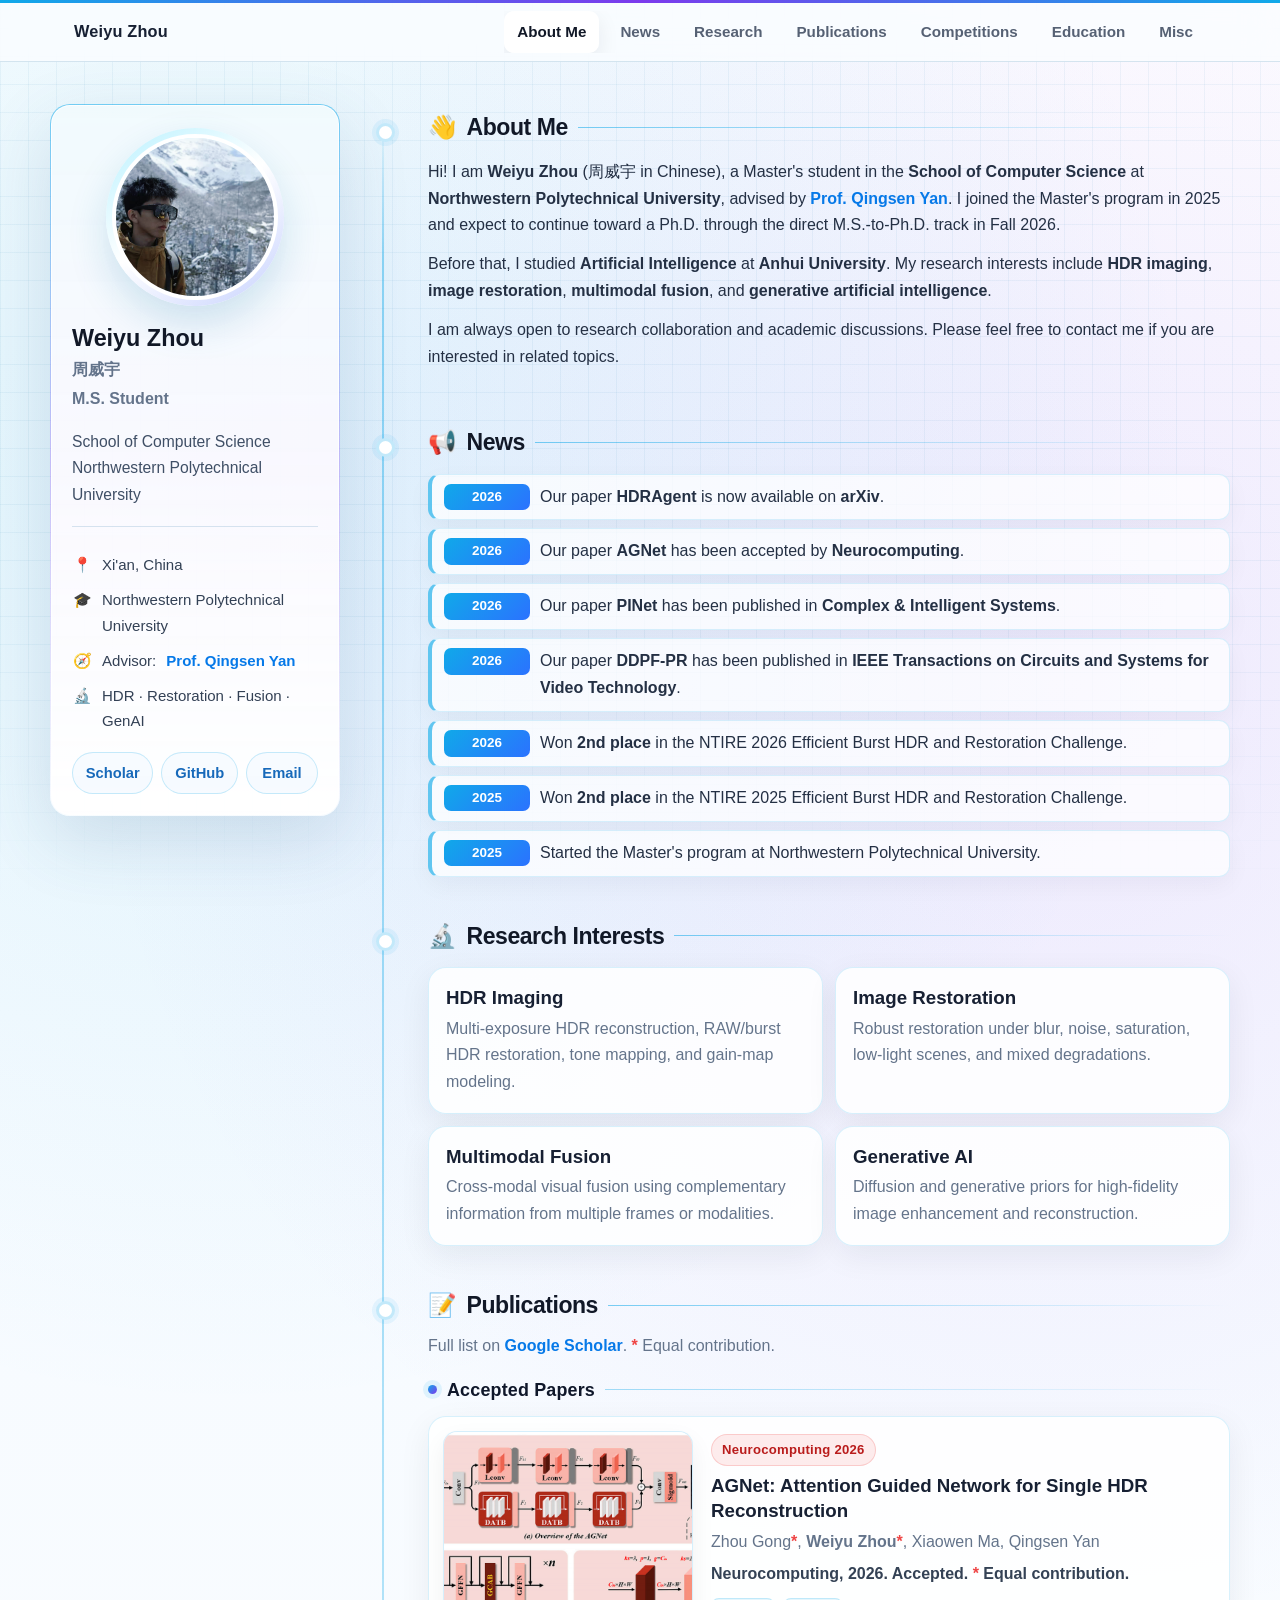
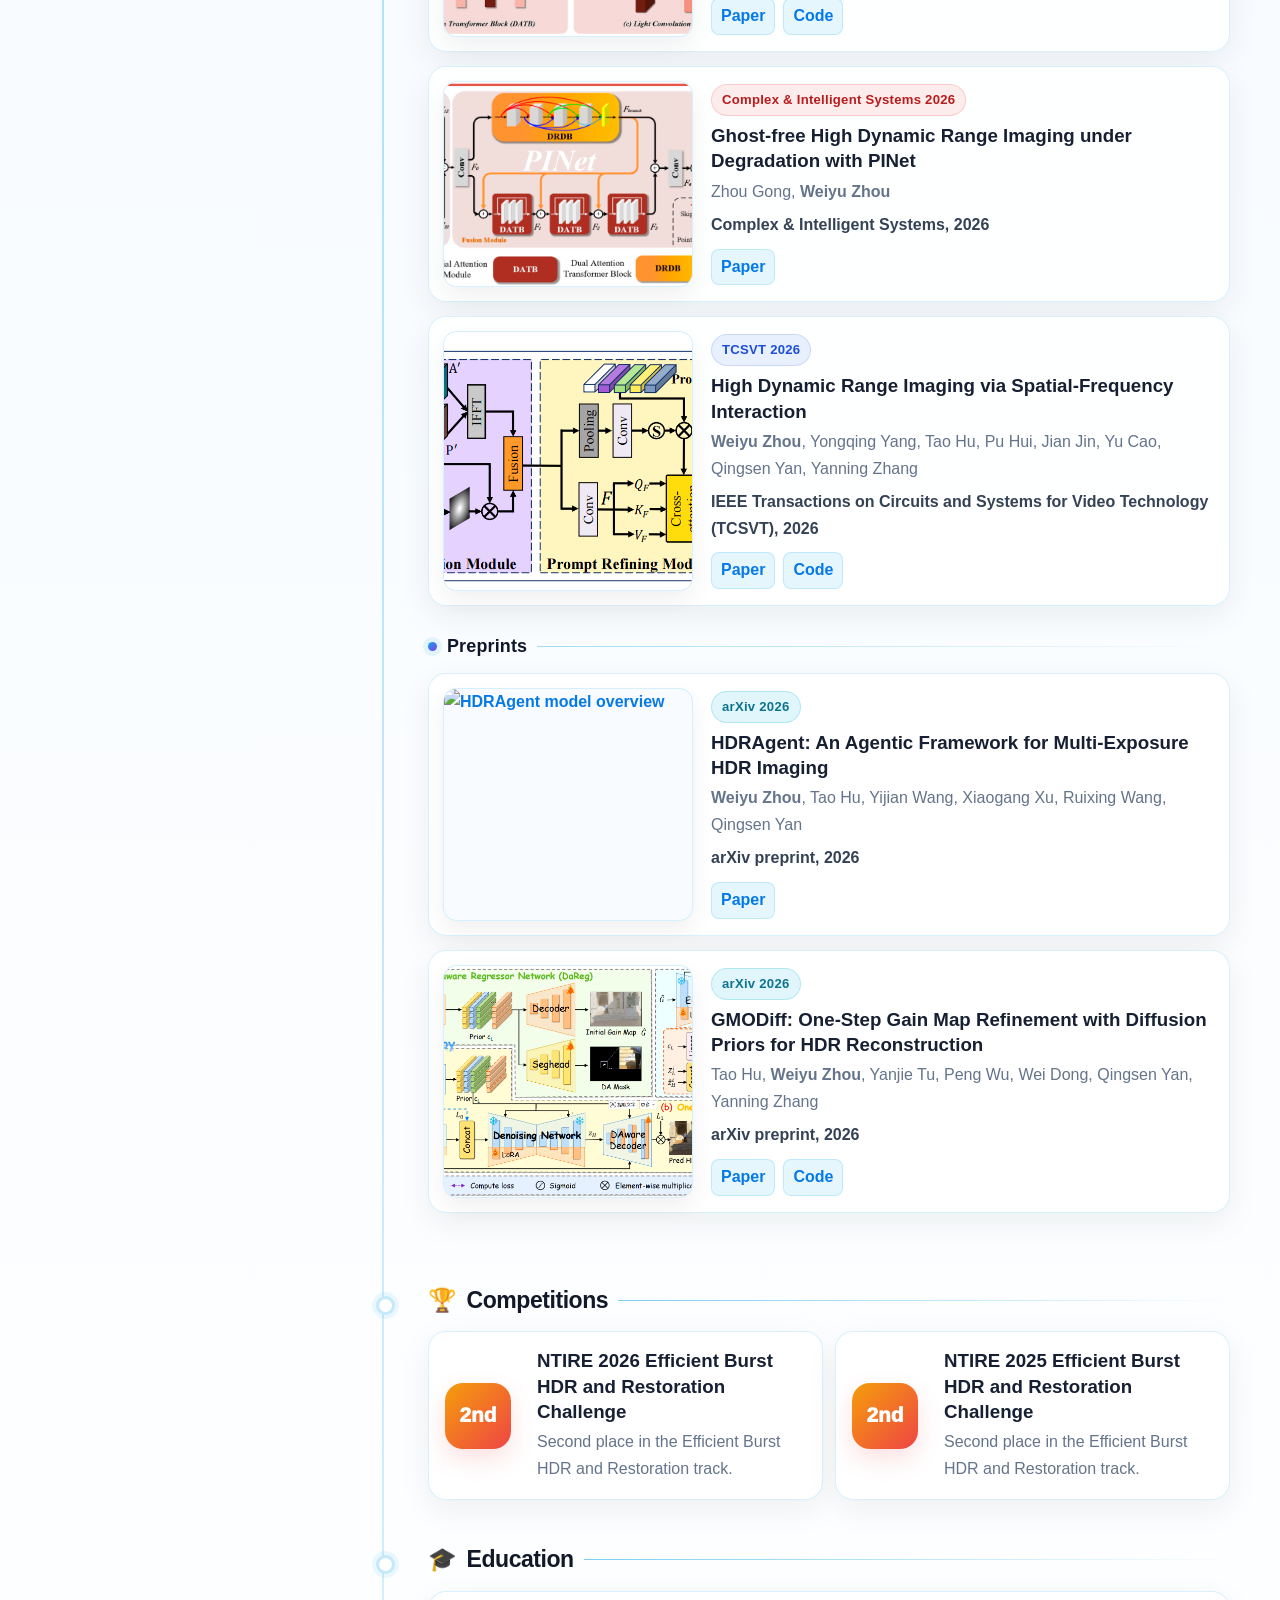
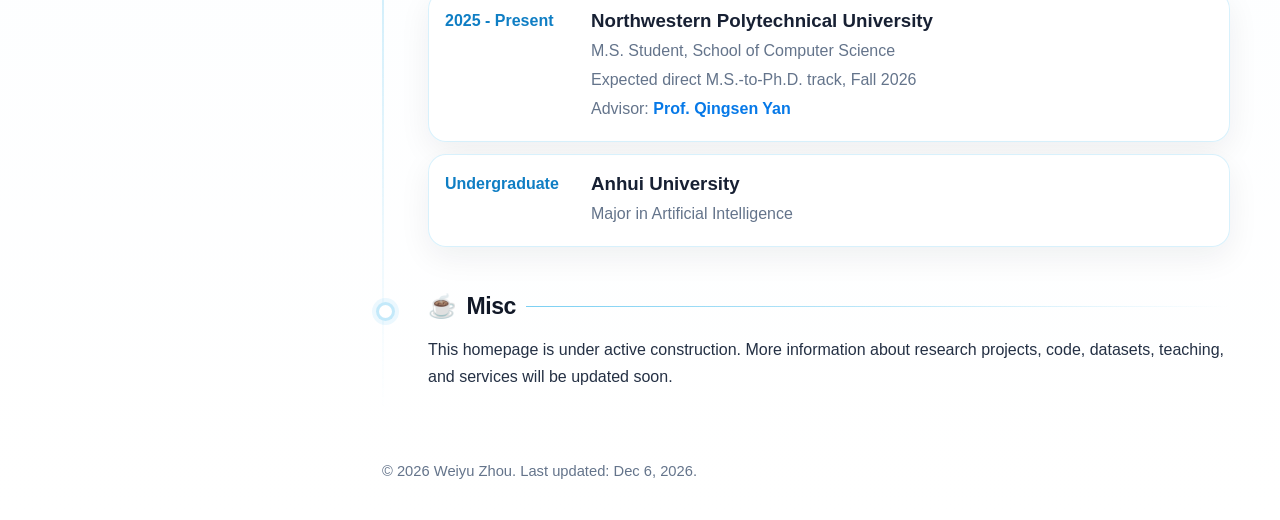
==== commit a22f3fca: "Add files via upload" ====
--- a/index.html
+++ b/index.html
@@ -3,10 +3,10 @@
 <head>
   <meta charset="utf-8" />
   <meta name="viewport" content="width=device-width, initial-scale=1" />
-  <title>Weiyu Zhou</title>
+  <title>Weiyu Zhou (weiyuzhou) | 周威宇</title>
   <meta name="description" content="Weiyu Zhou - Master's student at Northwestern Polytechnical University. Research interests include HDR imaging, image restoration, multimodal fusion, and generative AI." />
   <meta name="author" content="Weiyu Zhou" />
-  <meta name="keywords" content="Weiyu Zhou, WeiyuZhou, weiyuzhou, Zhou Weiyu, 周威宇, weiyvzhou, Northwestern Polytechnical University, Anhui University, HDR imaging, image restoration, multimodal fusion, generative AI, DDPF-PR, PINet, AGNet, GMODiff" />
+  <meta name="keywords" content="Weiyu Zhou, WeiyuZhou, weiyuzhou, Zhou Weiyu, 周威宇, weiyvzhou, Northwestern Polytechnical University, Anhui University, HDR imaging, image restoration, multimodal fusion, generative AI, DDPF-PR, PINet, AGNet, GMODiff, HDRAgent, arXiv 2606.09110" />
   <link rel="canonical" href="https://zzwy.github.io/" />
   <meta property="og:title" content="Weiyu Zhou | 周威宇" />
   <meta property="og:description" content="Personal academic homepage of Weiyu Zhou, a master's student at Northwestern Polytechnical University. Research interests include HDR imaging, image restoration, multimodal fusion, and generative AI." />
@@ -119,6 +119,7 @@
       <section id="news" class="block">
         <h2><span>📢</span> News</h2>
         <div class="news-list">
+          <article class="news-item"><time>2026</time><p>Our paper <strong>HDRAgent</strong> is now available on <strong>arXiv</strong>.</p></article>
           <article class="news-item"><time>2026</time><p>Our paper <strong>AGNet</strong> has been accepted by <strong>Neurocomputing</strong>.</p></article>
           <article class="news-item"><time>2026</time><p>Our paper <strong>PINet</strong> has been published in <strong>Complex &amp; Intelligent Systems</strong>.</p></article>
           <article class="news-item"><time>2026</time><p>Our paper <strong>DDPF-PR</strong> has been published in <strong>IEEE Transactions on Circuits and Systems for Video Technology</strong>.</p></article>          
@@ -193,6 +194,21 @@
 
         <div class="pub-group">
           <h3 class="pub-group-title">Preprints</h3>
+
+          <article class="pub-card">
+            <a class="pub-image" href="https://arxiv.org/abs/2606.09110" target="_blank" rel="noopener" aria-label="HDRAgent model image">
+              <img src="assets/img/HDRAgent.png" alt="HDRAgent model overview">
+            </a>
+            <div class="pub-main">
+              <div class="venue-tag preprint">arXiv 2026</div>
+              <h3>HDRAgent: An Agentic Framework for Multi-Exposure HDR Imaging</h3>
+              <p class="authors"><strong>Weiyu Zhou</strong>, Tao Hu, Yijian Wang, Xiaogang Xu, Ruixing Wang, Qingsen Yan</p>
+              <p class="venue">arXiv preprint, 2026</p>
+              <div class="pub-links">
+                <a href="https://arxiv.org/abs/2606.09110" target="_blank" rel="noopener">Paper</a>
+              </div>
+            </div>
+          </article>
 
           <article class="pub-card">
             <a class="pub-image" href="https://arxiv.org/abs/2512.16357" target="_blank" rel="noopener" aria-label="GMODiff model image">
@@ -250,4 +266,4 @@
   <footer class="footer"><p>© <span id="year"></span> Weiyu Zhou. Last updated: <span id="last-updated"></span>.</p></footer>
   <script src="assets/js/main.js"></script>
 </body>
-</html>
+</html>
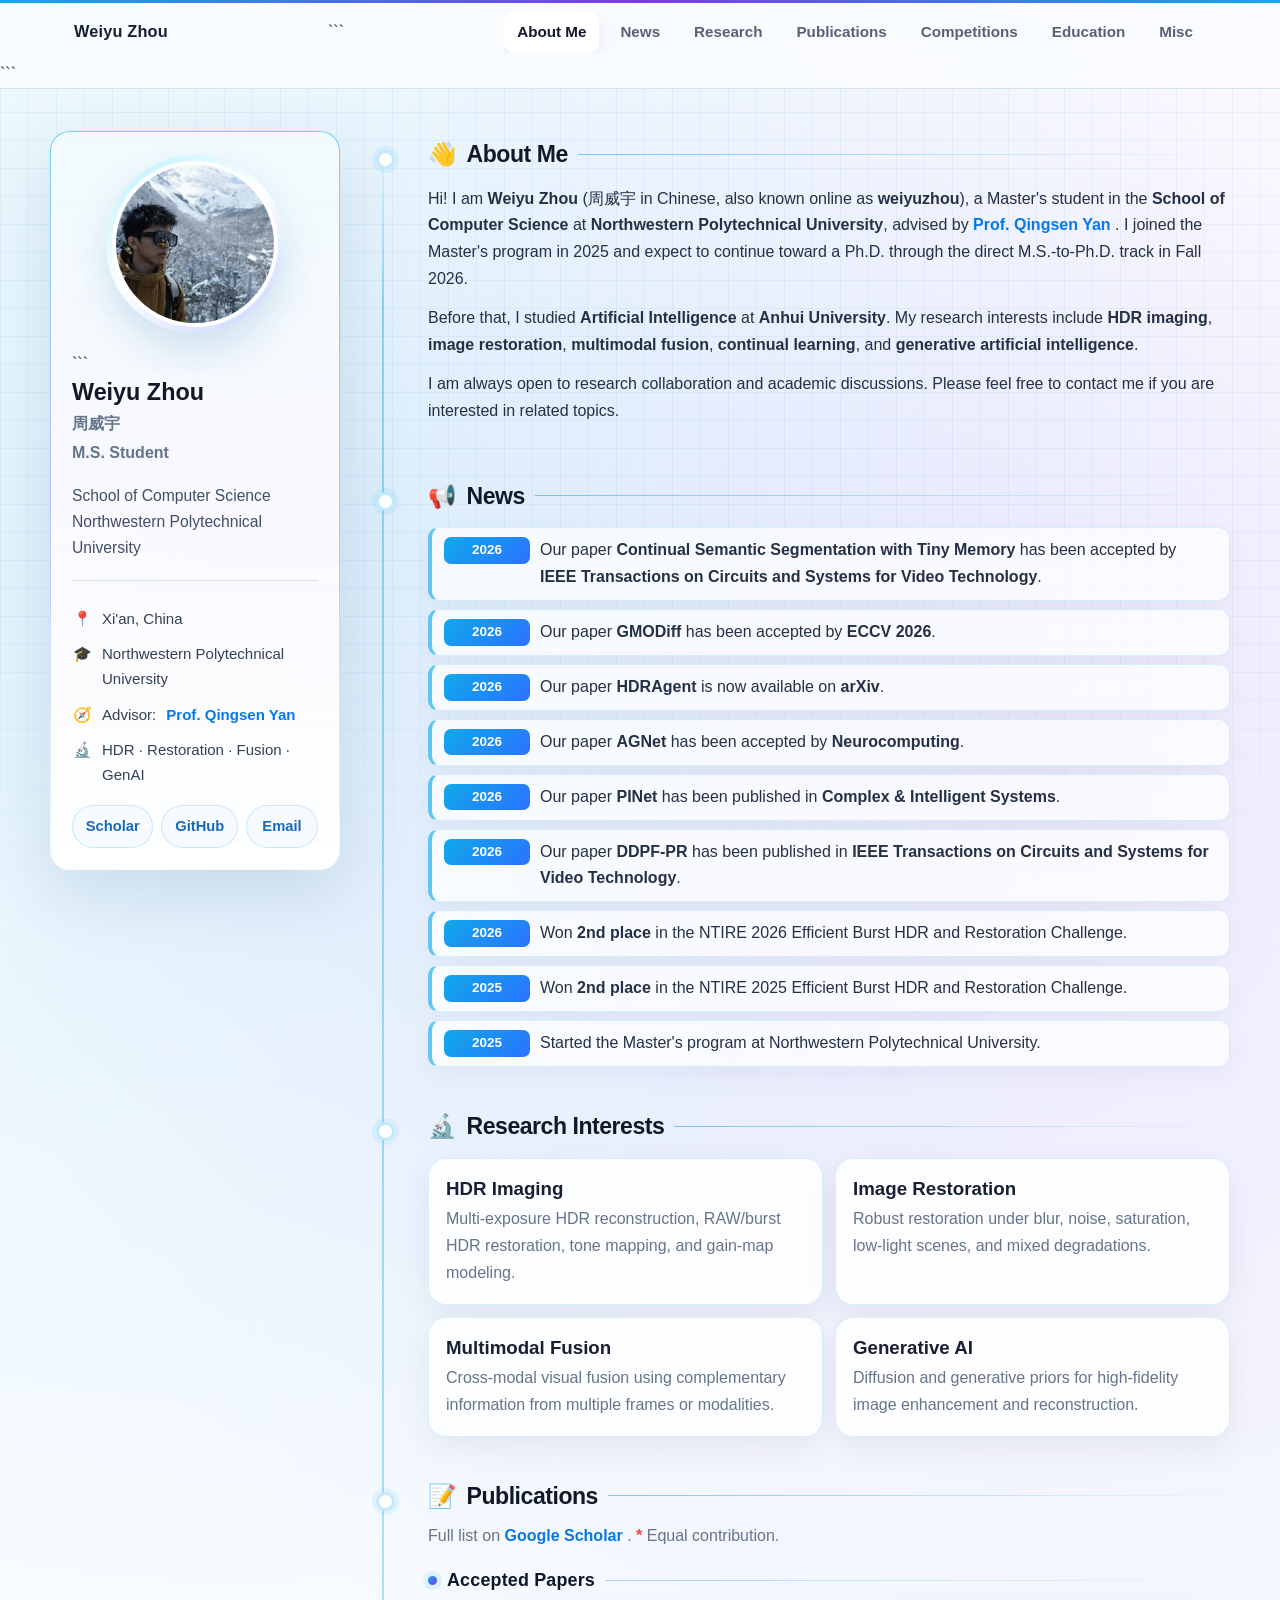
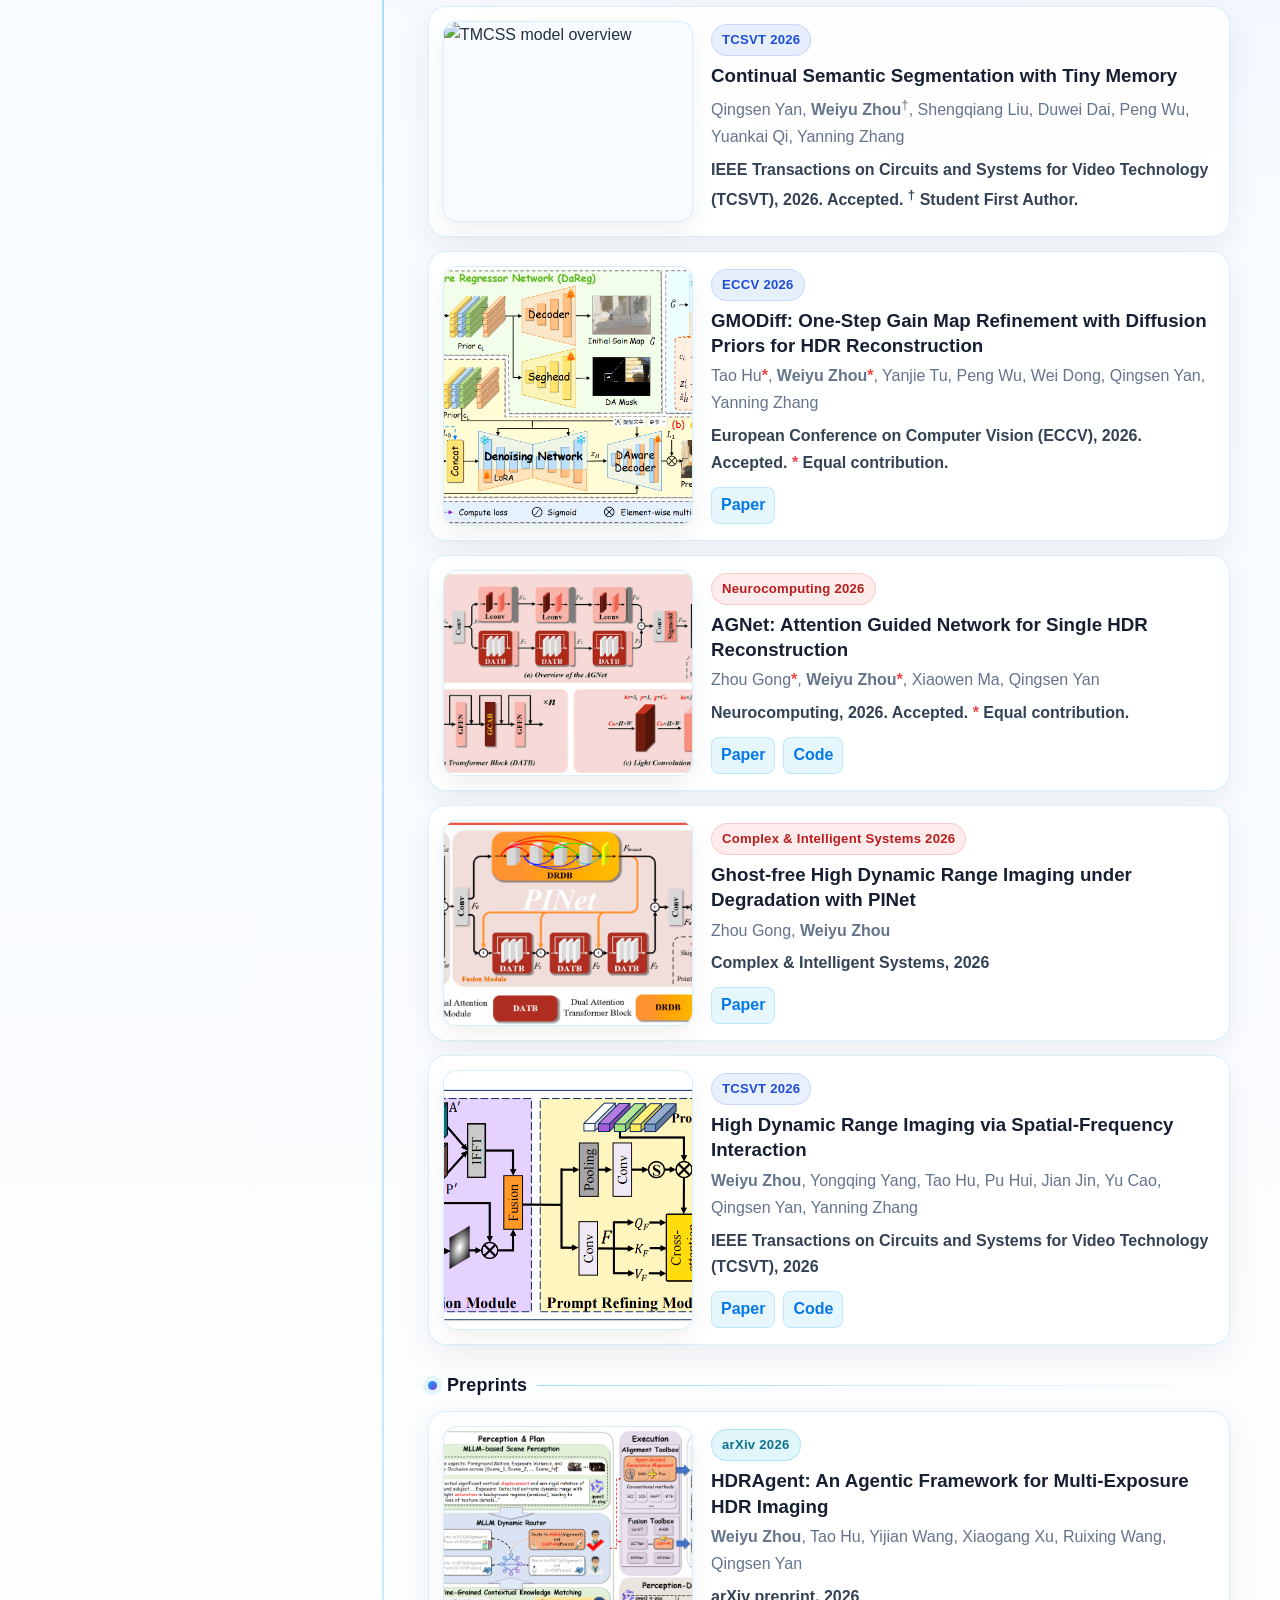
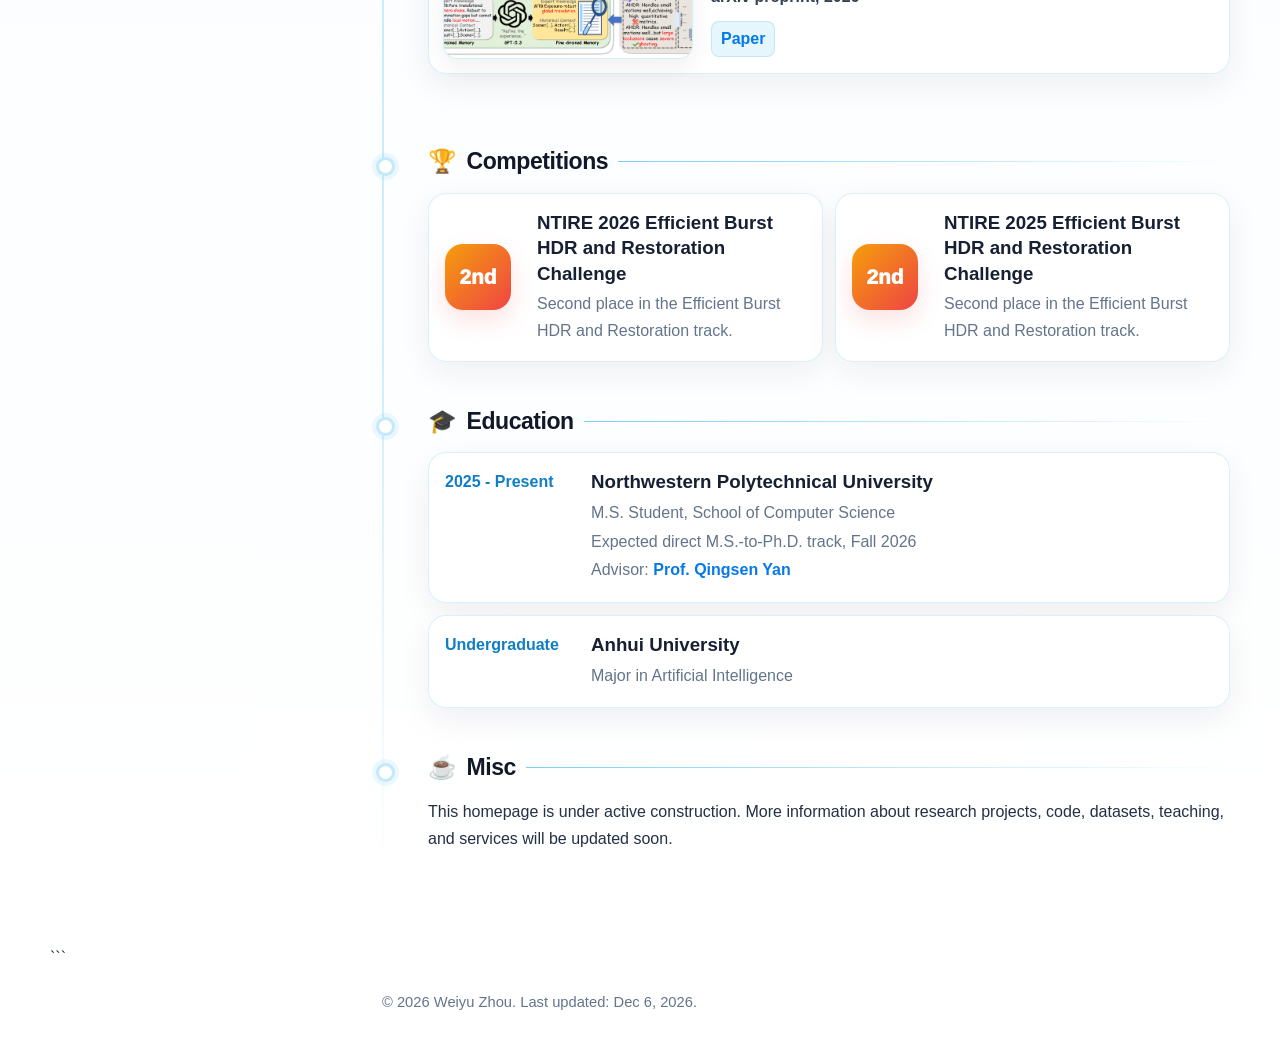
==== commit 7d7622f0: "Update index.html" ====
--- a/index.html
+++ b/index.html
@@ -1,19 +1,26 @@
 <!DOCTYPE html>
+
 <html lang="en">
 <head>
   <meta charset="utf-8" />
   <meta name="viewport" content="width=device-width, initial-scale=1" />
+
   <title>Weiyu Zhou (weiyuzhou) | 周威宇</title>
-  <meta name="description" content="Weiyu Zhou - Master's student at Northwestern Polytechnical University. Research interests include HDR imaging, image restoration, multimodal fusion, and generative AI." />
+
+  <meta name="description" content="Personal academic homepage of Weiyu Zhou, Master's student at Northwestern Polytechnical University. Research interests include HDR imaging, image restoration, multimodal fusion, generative AI, continual learning, and semantic segmentation." />
   <meta name="author" content="Weiyu Zhou" />
-  <meta name="keywords" content="Weiyu Zhou, WeiyuZhou, weiyuzhou, Zhou Weiyu, 周威宇, weiyvzhou, Northwestern Polytechnical University, Anhui University, HDR imaging, image restoration, multimodal fusion, generative AI, DDPF-PR, PINet, AGNet, GMODiff, HDRAgent, arXiv 2606.09110" />
+  <meta name="keywords" content="Weiyu Zhou, WeiyuZhou, weiyuzhou, Zhou Weiyu, 周威宇, weiyvzhou, Northwestern Polytechnical University, Anhui University, HDR imaging, image restoration, multimodal fusion, generative AI, DDPF-PR, PINet, AGNet, GMODiff, HDRAgent, TMCSS, Continual Semantic Segmentation with Tiny Memory, ECCV 2026, TCSVT 2026, arXiv 2606.09110" />
+
   <link rel="canonical" href="https://zzwy.github.io/" />
+
   <meta property="og:title" content="Weiyu Zhou | 周威宇" />
-  <meta property="og:description" content="Personal academic homepage of Weiyu Zhou, a master's student at Northwestern Polytechnical University. Research interests include HDR imaging, image restoration, multimodal fusion, and generative AI." />
+  <meta property="og:description" content="Personal academic homepage of Weiyu Zhou, Master's student at Northwestern Polytechnical University." />
   <meta property="og:type" content="profile" />
   <meta property="og:url" content="https://zzwy.github.io/" />
   <meta property="og:image" content="https://zzwy.github.io/assets/img/profile.jpg" />
+
   <meta name="twitter:card" content="summary" />
+
   <script type="application/ld+json">
   {
     "@context": "https://schema.org",
@@ -38,28 +45,36 @@
       "HDR imaging",
       "image restoration",
       "multimodal fusion",
-      "generative artificial intelligence"
+      "generative artificial intelligence",
+      "continual learning",
+      "semantic segmentation"
     ]
   }
   </script>
+
   <link rel="stylesheet" href="assets/css/style.css" />
 </head>
+
 <body>
   <div class="page-grid" aria-hidden="true"></div>
 
   <header class="topbar">
     <nav class="nav-wrap">
       <a class="brand" href="#about">Weiyu Zhou</a>
-      <div class="nav-links">
-        <a class="active" href="#about">About Me</a>
-        <a href="#news">News</a>
-        <a href="#research">Research</a>
-        <a href="#publications">Publications</a>
-        <a href="#competitions">Competitions</a>
-        <a href="#education">Education</a>
-        <a href="#misc">Misc</a>
-      </div>
-    </nav>
+
+```
+  <div class="nav-links">
+    <a class="active" href="#about">About Me</a>
+    <a href="#news">News</a>
+    <a href="#research">Research</a>
+    <a href="#publications">Publications</a>
+    <a href="#competitions">Competitions</a>
+    <a href="#education">Education</a>
+    <a href="#misc">Misc</a>
+  </div>
+</nav>
+```
+
   </header>
 
   <main class="layout">
@@ -69,201 +84,433 @@
           <img src="assets/img/profile.jpg" alt="Weiyu Zhou portrait" class="avatar" />
         </div>
 
-        <h1>Weiyu Zhou</h1>
-        <p class="name-cn">周威宇</p>
-        <p class="role">M.S. Student</p>
-
-        <p class="intro">
-          School of Computer Science<br />
-          Northwestern Polytechnical University
-        </p>
-
-        <ul class="profile-list">
-          <li><span>📍</span> Xi'an, China</li>
-          <li><span>🎓</span> Northwestern Polytechnical University</li>
-          <li><span>🧭</span> Advisor:
-            <a href="https://scholar.google.com/citations?hl=zh-CN&user=BSGy3foAAAAJ" target="_blank" rel="noopener">Prof. Qingsen Yan</a>
-          </li>
-          <li><span>🔬</span> HDR · Restoration · Fusion · GenAI</li>
-        </ul>
-
-        <div class="social-row">
-          <a href="https://scholar.google.com/citations?hl=zh-CN&user=UAAtWOIAAAAJ" target="_blank" rel="noopener">Scholar</a>
-          <a href="https://github.com/zzwy" target="_blank" rel="noopener">GitHub</a>
-          <a href="mailto:weiyvzhou@gmail.com">Email</a>
-        </div>
-      </div>
-    </aside>
-
-    <section class="content">
-      <section id="about" class="block first-block">
-        <h2><span>👋</span> About Me</h2>
-        <p>
-          Hi! I am <strong>Weiyu Zhou</strong> (<span lang="zh">周威宇</span> in Chinese), a Master's student in the
-          <strong>School of Computer Science</strong> at
-          <strong>Northwestern Polytechnical University</strong>, advised by
-          <a href="https://scholar.google.com/citations?hl=zh-CN&user=BSGy3foAAAAJ" target="_blank" rel="noopener">Prof. Qingsen Yan</a>.
-          I joined the Master's program in 2025 and expect to continue toward a Ph.D. through the direct M.S.-to-Ph.D.
-          track in Fall 2026.
-        </p>
-        <p>
-          Before that, I studied <strong>Artificial Intelligence</strong> at <strong>Anhui University</strong>.
-          My research interests include <strong>HDR imaging</strong>, <strong>image restoration</strong>,
-          <strong>multimodal fusion</strong>, and <strong>generative artificial intelligence</strong>.
-        </p>
-        <p>
-          I am always open to research collaboration and academic discussions. Please feel free to contact me if you are interested in related topics.
-        </p>
-      </section>
-
-      <section id="news" class="block">
-        <h2><span>📢</span> News</h2>
-        <div class="news-list">
-          <article class="news-item"><time>2026</time><p>Our paper <strong>HDRAgent</strong> is now available on <strong>arXiv</strong>.</p></article>
-          <article class="news-item"><time>2026</time><p>Our paper <strong>AGNet</strong> has been accepted by <strong>Neurocomputing</strong>.</p></article>
-          <article class="news-item"><time>2026</time><p>Our paper <strong>PINet</strong> has been published in <strong>Complex &amp; Intelligent Systems</strong>.</p></article>
-          <article class="news-item"><time>2026</time><p>Our paper <strong>DDPF-PR</strong> has been published in <strong>IEEE Transactions on Circuits and Systems for Video Technology</strong>.</p></article>          
-          <article class="news-item"><time>2026</time><p>Won <strong>2nd place</strong> in the NTIRE 2026 Efficient Burst HDR and Restoration Challenge.</p></article>
-          <article class="news-item"><time>2025</time><p>Won <strong>2nd place</strong> in the NTIRE 2025 Efficient Burst HDR and Restoration Challenge.</p></article>
-          <article class="news-item"><time>2025</time><p>Started the Master's program at Northwestern Polytechnical University.</p></article>
-        </div>
-      </section>
-
-      <section id="research" class="block">
-        <h2><span>🔬</span> Research Interests</h2>
-        <div class="topic-grid">
-          <article class="topic-card"><h3>HDR Imaging</h3><p>Multi-exposure HDR reconstruction, RAW/burst HDR restoration, tone mapping, and gain-map modeling.</p></article>
-          <article class="topic-card"><h3>Image Restoration</h3><p>Robust restoration under blur, noise, saturation, low-light scenes, and mixed degradations.</p></article>
-          <article class="topic-card"><h3>Multimodal Fusion</h3><p>Cross-modal visual fusion using complementary information from multiple frames or modalities.</p></article>
-          <article class="topic-card"><h3>Generative AI</h3><p>Diffusion and generative priors for high-fidelity image enhancement and reconstruction.</p></article>
-        </div>
-      </section>
-
-      <section id="publications" class="block">
-        <h2><span>📝</span> Publications</h2>
-        <p class="pub-note">
-          Full list on
-          <a href="https://scholar.google.com/citations?hl=zh-CN&user=UAAtWOIAAAAJ" target="_blank" rel="noopener">Google Scholar</a>.
-          <span class="eq-note">*</span> Equal contribution.
-        </p>
-
-        <div class="pub-group">
-          <h3 class="pub-group-title">Accepted Papers</h3>
-
-          <article class="pub-card">
-            <a class="pub-image" href="#" aria-label="AGNet model image">
-              <img src="assets/img/AGNet.png" alt="AGNet model overview">
+```
+    <h1>Weiyu Zhou</h1>
+    <p class="name-cn">周威宇</p>
+    <p class="role">M.S. Student</p>
+
+    <p class="intro">
+      School of Computer Science<br />
+      Northwestern Polytechnical University
+    </p>
+
+    <ul class="profile-list">
+      <li><span>📍</span> Xi'an, China</li>
+      <li><span>🎓</span> Northwestern Polytechnical University</li>
+      <li>
+        <span>🧭</span>
+        Advisor:
+        <a href="https://scholar.google.com/citations?hl=zh-CN&user=BSGy3foAAAAJ" target="_blank" rel="noopener">
+          Prof. Qingsen Yan
+        </a>
+      </li>
+      <li><span>🔬</span> HDR · Restoration · Fusion · GenAI</li>
+    </ul>
+
+    <div class="social-row">
+      <a href="https://scholar.google.com/citations?hl=zh-CN&user=UAAtWOIAAAAJ" target="_blank" rel="noopener">Scholar</a>
+      <a href="https://github.com/zzwy" target="_blank" rel="noopener">GitHub</a>
+      <a href="mailto:weiyvzhou@gmail.com">Email</a>
+    </div>
+  </div>
+</aside>
+
+<section class="content">
+
+  <section id="about" class="block first-block">
+    <h2><span>👋</span> About Me</h2>
+
+    <p>
+      Hi! I am <strong>Weiyu Zhou</strong>
+      (<span lang="zh">周威宇</span> in Chinese, also known online as <strong>weiyuzhou</strong>),
+      a Master's student in the <strong>School of Computer Science</strong> at
+      <strong>Northwestern Polytechnical University</strong>, advised by
+      <a href="https://scholar.google.com/citations?hl=zh-CN&user=BSGy3foAAAAJ" target="_blank" rel="noopener">
+        Prof. Qingsen Yan
+      </a>.
+      I joined the Master's program in 2025 and expect to continue toward a Ph.D.
+      through the direct M.S.-to-Ph.D. track in Fall 2026.
+    </p>
+
+    <p>
+      Before that, I studied <strong>Artificial Intelligence</strong> at
+      <strong>Anhui University</strong>. My research interests include
+      <strong>HDR imaging</strong>, <strong>image restoration</strong>,
+      <strong>multimodal fusion</strong>, <strong>continual learning</strong>,
+      and <strong>generative artificial intelligence</strong>.
+    </p>
+
+    <p>
+      I am always open to research collaboration and academic discussions.
+      Please feel free to contact me if you are interested in related topics.
+    </p>
+  </section>
+
+  <section id="news" class="block">
+    <h2><span>📢</span> News</h2>
+
+    <div class="news-list">
+      <article class="news-item">
+        <time>2026</time>
+        <p>
+          Our paper <strong>Continual Semantic Segmentation with Tiny Memory</strong>
+          has been accepted by
+          <strong>IEEE Transactions on Circuits and Systems for Video Technology</strong>.
+        </p>
+      </article>
+
+      <article class="news-item">
+        <time>2026</time>
+        <p>
+          Our paper <strong>GMODiff</strong> has been accepted by
+          <strong>ECCV 2026</strong>.
+        </p>
+      </article>
+
+      <article class="news-item">
+        <time>2026</time>
+        <p>
+          Our paper <strong>HDRAgent</strong> is now available on
+          <strong>arXiv</strong>.
+        </p>
+      </article>
+
+      <article class="news-item">
+        <time>2026</time>
+        <p>
+          Our paper <strong>AGNet</strong> has been accepted by
+          <strong>Neurocomputing</strong>.
+        </p>
+      </article>
+
+      <article class="news-item">
+        <time>2026</time>
+        <p>
+          Our paper <strong>PINet</strong> has been published in
+          <strong>Complex &amp; Intelligent Systems</strong>.
+        </p>
+      </article>
+
+      <article class="news-item">
+        <time>2026</time>
+        <p>
+          Our paper <strong>DDPF-PR</strong> has been published in
+          <strong>IEEE Transactions on Circuits and Systems for Video Technology</strong>.
+        </p>
+      </article>
+
+      <article class="news-item">
+        <time>2026</time>
+        <p>
+          Won <strong>2nd place</strong> in the NTIRE 2026 Efficient Burst HDR and Restoration Challenge.
+        </p>
+      </article>
+
+      <article class="news-item">
+        <time>2025</time>
+        <p>
+          Won <strong>2nd place</strong> in the NTIRE 2025 Efficient Burst HDR and Restoration Challenge.
+        </p>
+      </article>
+
+      <article class="news-item">
+        <time>2025</time>
+        <p>
+          Started the Master's program at Northwestern Polytechnical University.
+        </p>
+      </article>
+    </div>
+  </section>
+
+  <section id="research" class="block">
+    <h2><span>🔬</span> Research Interests</h2>
+
+    <div class="topic-grid">
+      <article class="topic-card">
+        <h3>HDR Imaging</h3>
+        <p>Multi-exposure HDR reconstruction, RAW/burst HDR restoration, tone mapping, and gain-map modeling.</p>
+      </article>
+
+      <article class="topic-card">
+        <h3>Image Restoration</h3>
+        <p>Robust restoration under blur, noise, saturation, low-light scenes, and mixed degradations.</p>
+      </article>
+
+      <article class="topic-card">
+        <h3>Multimodal Fusion</h3>
+        <p>Cross-modal visual fusion using complementary information from multiple frames or modalities.</p>
+      </article>
+
+      <article class="topic-card">
+        <h3>Generative AI</h3>
+        <p>Diffusion and generative priors for high-fidelity image enhancement and reconstruction.</p>
+      </article>
+    </div>
+  </section>
+
+  <section id="publications" class="block">
+    <h2><span>📝</span> Publications</h2>
+
+    <p class="pub-note">
+      Full list on
+      <a href="https://scholar.google.com/citations?hl=zh-CN&user=UAAtWOIAAAAJ" target="_blank" rel="noopener">
+        Google Scholar
+      </a>.
+      <span class="eq-note">*</span> Equal contribution.
+    </p>
+
+    <div class="pub-group">
+      <h3 class="pub-group-title">Accepted Papers</h3>
+
+      <article class="pub-card">
+        <div class="pub-image" aria-label="TMCSS model image">
+          <img src="assets/img/TMCSS.svg" alt="TMCSS model overview" />
+        </div>
+
+        <div class="pub-main">
+          <div class="venue-tag">TCSVT 2026</div>
+
+          <h3>Continual Semantic Segmentation with Tiny Memory</h3>
+
+          <p class="authors">
+            Qingsen Yan,
+            <strong>Weiyu Zhou</strong><sup>†</sup>,
+            Shengqiang Liu, Duwei Dai, Peng Wu, Yuankai Qi, Yanning Zhang
+          </p>
+
+          <p class="venue">
+            IEEE Transactions on Circuits and Systems for Video Technology
+            (TCSVT), 2026. Accepted.
+            <sup>†</sup> Student First Author.
+          </p>
+        </div>
+      </article>
+
+      <article class="pub-card">
+        <a class="pub-image"
+           href="https://arxiv.org/abs/2512.16357"
+           target="_blank"
+           rel="noopener"
+           aria-label="GMODiff model image">
+          <img src="assets/img/GMODiff.png" alt="GMODiff model overview" />
+        </a>
+
+        <div class="pub-main">
+          <div class="venue-tag">ECCV 2026</div>
+
+          <h3>GMODiff: One-Step Gain Map Refinement with Diffusion Priors for HDR Reconstruction</h3>
+
+          <p class="authors">
+            Tao Hu<span class="eq-note">*</span>,
+            <strong>Weiyu Zhou</strong><span class="eq-note">*</span>,
+            Yanjie Tu, Peng Wu, Wei Dong, Qingsen Yan, Yanning Zhang
+          </p>
+
+          <p class="venue">
+            European Conference on Computer Vision (ECCV), 2026.
+            Accepted. <span class="eq-note">*</span> Equal contribution.
+          </p>
+
+          <div class="pub-links">
+            <a href="https://arxiv.org/abs/2512.16357" target="_blank" rel="noopener">Paper</a>
+          </div>
+        </div>
+      </article>
+
+      <article class="pub-card">
+        <a class="pub-image" href="#" aria-label="AGNet model image">
+          <img src="assets/img/AGNet.png" alt="AGNet model overview" />
+        </a>
+
+        <div class="pub-main">
+          <div class="venue-tag journal">Neurocomputing 2026</div>
+
+          <h3>AGNet: Attention Guided Network for Single HDR Reconstruction</h3>
+
+          <p class="authors">
+            Zhou Gong<span class="eq-note">*</span>,
+            <strong>Weiyu Zhou</strong><span class="eq-note">*</span>,
+            Xiaowen Ma, Qingsen Yan
+          </p>
+
+          <p class="venue">
+            Neurocomputing, 2026. Accepted.
+            <span class="eq-note">*</span> Equal contribution.
+          </p>
+
+          <div class="pub-links">
+            <a href="#">Paper</a>
+            <a href="#">Code</a>
+          </div>
+        </div>
+      </article>
+
+      <article class="pub-card">
+        <a class="pub-image"
+           href="https://link.springer.com/article/10.1007/s40747-026-02261-z"
+           target="_blank"
+           rel="noopener"
+           aria-label="PINet model image">
+          <img src="assets/img/PINet.png" alt="PINet model overview" />
+        </a>
+
+        <div class="pub-main">
+          <div class="venue-tag journal">Complex &amp; Intelligent Systems 2026</div>
+
+          <h3>Ghost-free High Dynamic Range Imaging under Degradation with PINet</h3>
+
+          <p class="authors">
+            Zhou Gong, <strong>Weiyu Zhou</strong>
+          </p>
+
+          <p class="venue">
+            Complex &amp; Intelligent Systems, 2026
+          </p>
+
+          <div class="pub-links">
+            <a href="https://link.springer.com/article/10.1007/s40747-026-02261-z" target="_blank" rel="noopener">Paper</a>
+          </div>
+        </div>
+      </article>
+
+      <article class="pub-card">
+        <a class="pub-image" href="#" aria-label="DDPF-PR model image">
+          <img src="assets/img/DDPF-PR.png" alt="DDPF-PR model overview" />
+        </a>
+
+        <div class="pub-main">
+          <div class="venue-tag">TCSVT 2026</div>
+
+          <h3>High Dynamic Range Imaging via Spatial-Frequency Interaction</h3>
+
+          <p class="authors">
+            <strong>Weiyu Zhou</strong>, Yongqing Yang, Tao Hu, Pu Hui,
+            Jian Jin, Yu Cao, Qingsen Yan, Yanning Zhang
+          </p>
+
+          <p class="venue">
+            IEEE Transactions on Circuits and Systems for Video Technology (TCSVT), 2026
+          </p>
+
+          <div class="pub-links">
+            <a href="#">Paper</a>
+            <a href="#">Code</a>
+          </div>
+        </div>
+      </article>
+    </div>
+
+    <div class="pub-group">
+      <h3 class="pub-group-title">Preprints</h3>
+
+      <article class="pub-card">
+        <a class="pub-image"
+           href="https://arxiv.org/abs/2606.09110"
+           target="_blank"
+           rel="noopener"
+           aria-label="HDRAgent model image">
+          <img src="assets/img/HDRAgent.png" alt="HDRAgent model overview" />
+        </a>
+
+        <div class="pub-main">
+          <div class="venue-tag preprint">arXiv 2026</div>
+
+          <h3>HDRAgent: An Agentic Framework for Multi-Exposure HDR Imaging</h3>
+
+          <p class="authors">
+            <strong>Weiyu Zhou</strong>, Tao Hu, Yijian Wang,
+            Xiaogang Xu, Ruixing Wang, Qingsen Yan
+          </p>
+
+          <p class="venue">
+            arXiv preprint, 2026
+          </p>
+
+          <div class="pub-links">
+            <a href="https://arxiv.org/abs/2606.09110" target="_blank" rel="noopener">Paper</a>
+          </div>
+        </div>
+      </article>
+    </div>
+  </section>
+
+  <section id="competitions" class="block">
+    <h2><span>🏆</span> Competitions</h2>
+
+    <div class="award-grid">
+      <article class="award-card">
+        <div class="award-rank">2nd</div>
+
+        <div>
+          <h3>NTIRE 2026 Efficient Burst HDR and Restoration Challenge</h3>
+          <p>Second place in the Efficient Burst HDR and Restoration track.</p>
+        </div>
+      </article>
+
+      <article class="award-card">
+        <div class="award-rank">2nd</div>
+
+        <div>
+          <h3>NTIRE 2025 Efficient Burst HDR and Restoration Challenge</h3>
+          <p>Second place in the Efficient Burst HDR and Restoration track.</p>
+        </div>
+      </article>
+    </div>
+  </section>
+
+  <section id="education" class="block">
+    <h2><span>🎓</span> Education</h2>
+
+    <div class="edu-timeline">
+      <article class="edu-item">
+        <time>2025 - Present</time>
+
+        <div>
+          <h3>Northwestern Polytechnical University</h3>
+          <p>M.S. Student, School of Computer Science</p>
+          <p>Expected direct M.S.-to-Ph.D. track, Fall 2026</p>
+          <p>
+            Advisor:
+            <a href="https://scholar.google.com/citations?hl=zh-CN&user=BSGy3foAAAAJ" target="_blank" rel="noopener">
+              Prof. Qingsen Yan
             </a>
-            <div class="pub-main">
-              <div class="venue-tag journal">Neurocomputing 2026</div>
-              <h3>AGNet: Attention Guided Network for Single HDR Reconstruction</h3>
-              <p class="authors">Zhou Gong<span class="eq-note">*</span>, <strong>Weiyu Zhou</strong><span class="eq-note">*</span>, Xiaowen Ma, Qingsen Yan</p>
-              <p class="venue">Neurocomputing, 2026. Accepted. <span class="eq-note">*</span> Equal contribution.</p>
-              <div class="pub-links"><a href="#">Paper</a><a href="#">Code</a></div>
-            </div>
-          </article>
-
-          <article class="pub-card">
-            <a class="pub-image" href="https://link.springer.com/article/10.1007/s40747-026-02261-z" target="_blank" rel="noopener" aria-label="PINet model image">
-              <img src="assets/img/PINet.png" alt="PINet model overview">
-            </a>
-            <div class="pub-main">
-              <div class="venue-tag journal">Complex &amp; Intelligent Systems 2026</div>
-              <h3>Ghost-free High Dynamic Range Imaging under Degradation with PINet</h3>
-              <p class="authors">Zhou Gong, <strong>Weiyu Zhou</strong></p>
-              <p class="venue">Complex &amp; Intelligent Systems, 2026</p>
-              <div class="pub-links">
-                <a href="https://link.springer.com/article/10.1007/s40747-026-02261-z" target="_blank" rel="noopener">Paper</a>
-              </div>
-            </div>
-          </article>
-
-          <article class="pub-card">
-            <a class="pub-image" href="#" aria-label="DDPF-PR model image">
-              <img src="assets/img/DDPF-PR.png" alt="DDPF-PR model overview for High Dynamic Range Imaging via Spatial-Frequency Interaction">
-            </a>
-            <div class="pub-main">
-              <div class="venue-tag">TCSVT 2026</div>
-              <h3>High Dynamic Range Imaging via Spatial-Frequency Interaction</h3>
-              <p class="authors"><strong>Weiyu Zhou</strong>, Yongqing Yang, Tao Hu, Pu Hui, Jian Jin, Yu Cao, Qingsen Yan, Yanning Zhang</p>
-              <p class="venue">IEEE Transactions on Circuits and Systems for Video Technology (TCSVT), 2026</p>
-              <div class="pub-links"><a href="#">Paper</a><a href="#">Code</a></div>
-            </div>
-          </article>
-        </div>
-
-        <div class="pub-group">
-          <h3 class="pub-group-title">Preprints</h3>
-
-          <article class="pub-card">
-            <a class="pub-image" href="https://arxiv.org/abs/2606.09110" target="_blank" rel="noopener" aria-label="HDRAgent model image">
-              <img src="assets/img/HDRAgent.png" alt="HDRAgent model overview">
-            </a>
-            <div class="pub-main">
-              <div class="venue-tag preprint">arXiv 2026</div>
-              <h3>HDRAgent: An Agentic Framework for Multi-Exposure HDR Imaging</h3>
-              <p class="authors"><strong>Weiyu Zhou</strong>, Tao Hu, Yijian Wang, Xiaogang Xu, Ruixing Wang, Qingsen Yan</p>
-              <p class="venue">arXiv preprint, 2026</p>
-              <div class="pub-links">
-                <a href="https://arxiv.org/abs/2606.09110" target="_blank" rel="noopener">Paper</a>
-              </div>
-            </div>
-          </article>
-
-          <article class="pub-card">
-            <a class="pub-image" href="https://arxiv.org/abs/2512.16357" target="_blank" rel="noopener" aria-label="GMODiff model image">
-              <img src="assets/img/GMODiff.png" alt="GMODiff model overview">
-            </a>
-            <div class="pub-main">
-              <div class="venue-tag preprint">arXiv 2026</div>
-              <h3>GMODiff: One-Step Gain Map Refinement with Diffusion Priors for HDR Reconstruction</h3>
-              <p class="authors">Tao Hu, <strong>Weiyu Zhou</strong>, Yanjie Tu, Peng Wu, Wei Dong, Qingsen Yan, Yanning Zhang</p>
-              <p class="venue">arXiv preprint, 2026</p>
-              <div class="pub-links">
-                <a href="https://arxiv.org/abs/2512.16357" target="_blank" rel="noopener">Paper</a>
-                <a href="#">Code</a>
-              </div>
-            </div>
-          </article>
-        </div>
-      </section>
-
-      <section id="competitions" class="block">
-        <h2><span>🏆</span> Competitions</h2>
-        <div class="award-grid">
-          <article class="award-card">
-            <div class="award-rank">2nd</div>
-            <div>
-              <h3>NTIRE 2026 Efficient Burst HDR and Restoration Challenge</h3>
-              <p>Second place in the Efficient Burst HDR and Restoration track.</p>
-            </div>
-          </article>
-          <article class="award-card">
-            <div class="award-rank">2nd</div>
-            <div>
-              <h3>NTIRE 2025 Efficient Burst HDR and Restoration Challenge</h3>
-              <p>Second place in the Efficient Burst HDR and Restoration track.</p>
-            </div>
-          </article>
-        </div>
-      </section>
-
-      <section id="education" class="block">
-        <h2><span>🎓</span> Education</h2>
-        <div class="edu-timeline">
-          <article class="edu-item"><time>2025 - Present</time><div><h3>Northwestern Polytechnical University</h3><p>M.S. Student, School of Computer Science</p><p>Expected direct M.S.-to-Ph.D. track, Fall 2026</p><p>Advisor: <a href="https://scholar.google.com/citations?hl=zh-CN&user=BSGy3foAAAAJ" target="_blank" rel="noopener">Prof. Qingsen Yan</a></p></div></article>
-          <article class="edu-item"><time>Undergraduate</time><div><h3>Anhui University</h3><p>Major in Artificial Intelligence</p></div></article>
-        </div>
-      </section>
-
-      <section id="misc" class="block">
-        <h2><span>☕</span> Misc</h2>
-        <p>This homepage is under active construction. More information about research projects, code, datasets, teaching, and services will be updated soon.</p>
-      </section>
-    </section>
+          </p>
+        </div>
+      </article>
+
+      <article class="edu-item">
+        <time>Undergraduate</time>
+
+        <div>
+          <h3>Anhui University</h3>
+          <p>Major in Artificial Intelligence</p>
+        </div>
+      </article>
+    </div>
+  </section>
+
+  <section id="misc" class="block">
+    <h2><span>☕</span> Misc</h2>
+
+    <p>
+      This homepage is under active construction. More information about
+      research projects, code, datasets, teaching, and services will be updated soon.
+    </p>
+  </section>
+
+</section>
+```
+
   </main>
 
-  <footer class="footer"><p>© <span id="year"></span> Weiyu Zhou. Last updated: <span id="last-updated"></span>.</p></footer>
+  <footer class="footer">
+    <p>
+      © <span id="year"></span> Weiyu Zhou.
+      Last updated: <span id="last-updated"></span>.
+    </p>
+  </footer>
+
   <script src="assets/js/main.js"></script>
+
 </body>
-</html>+</html>
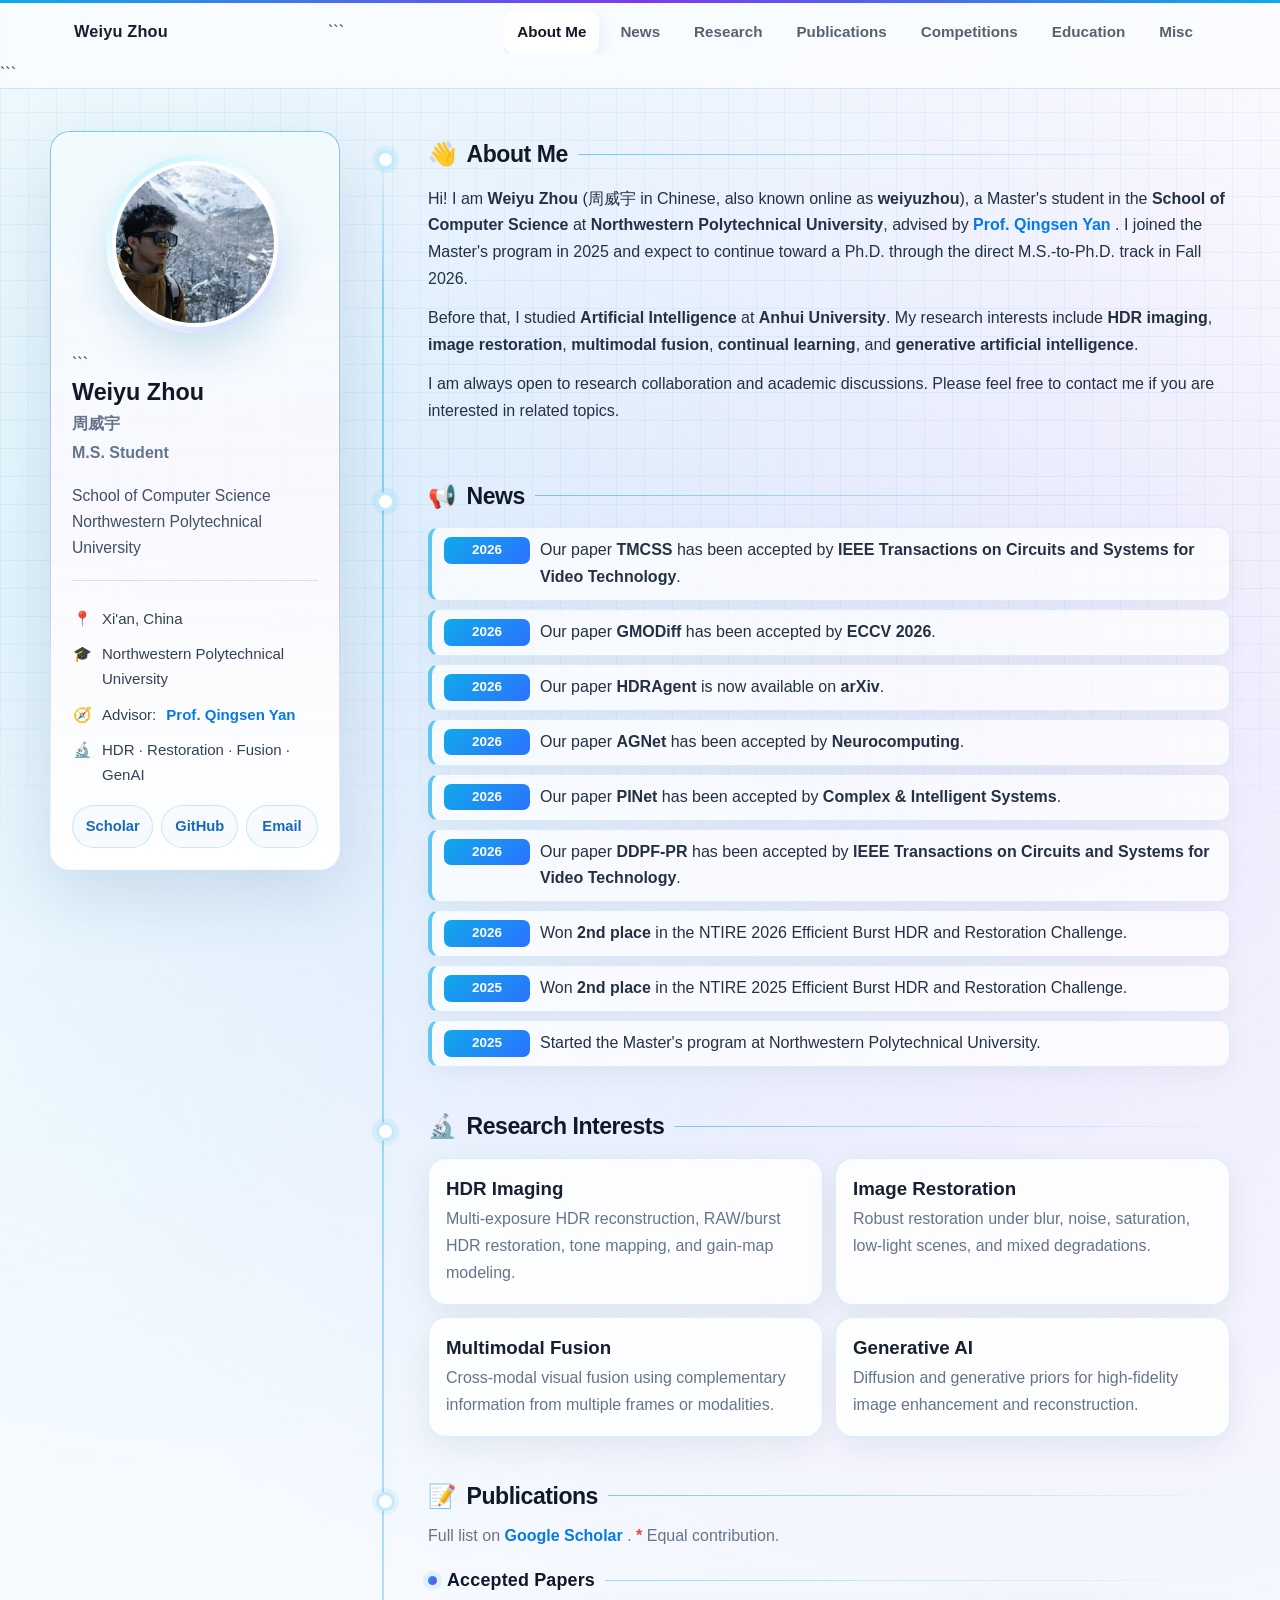
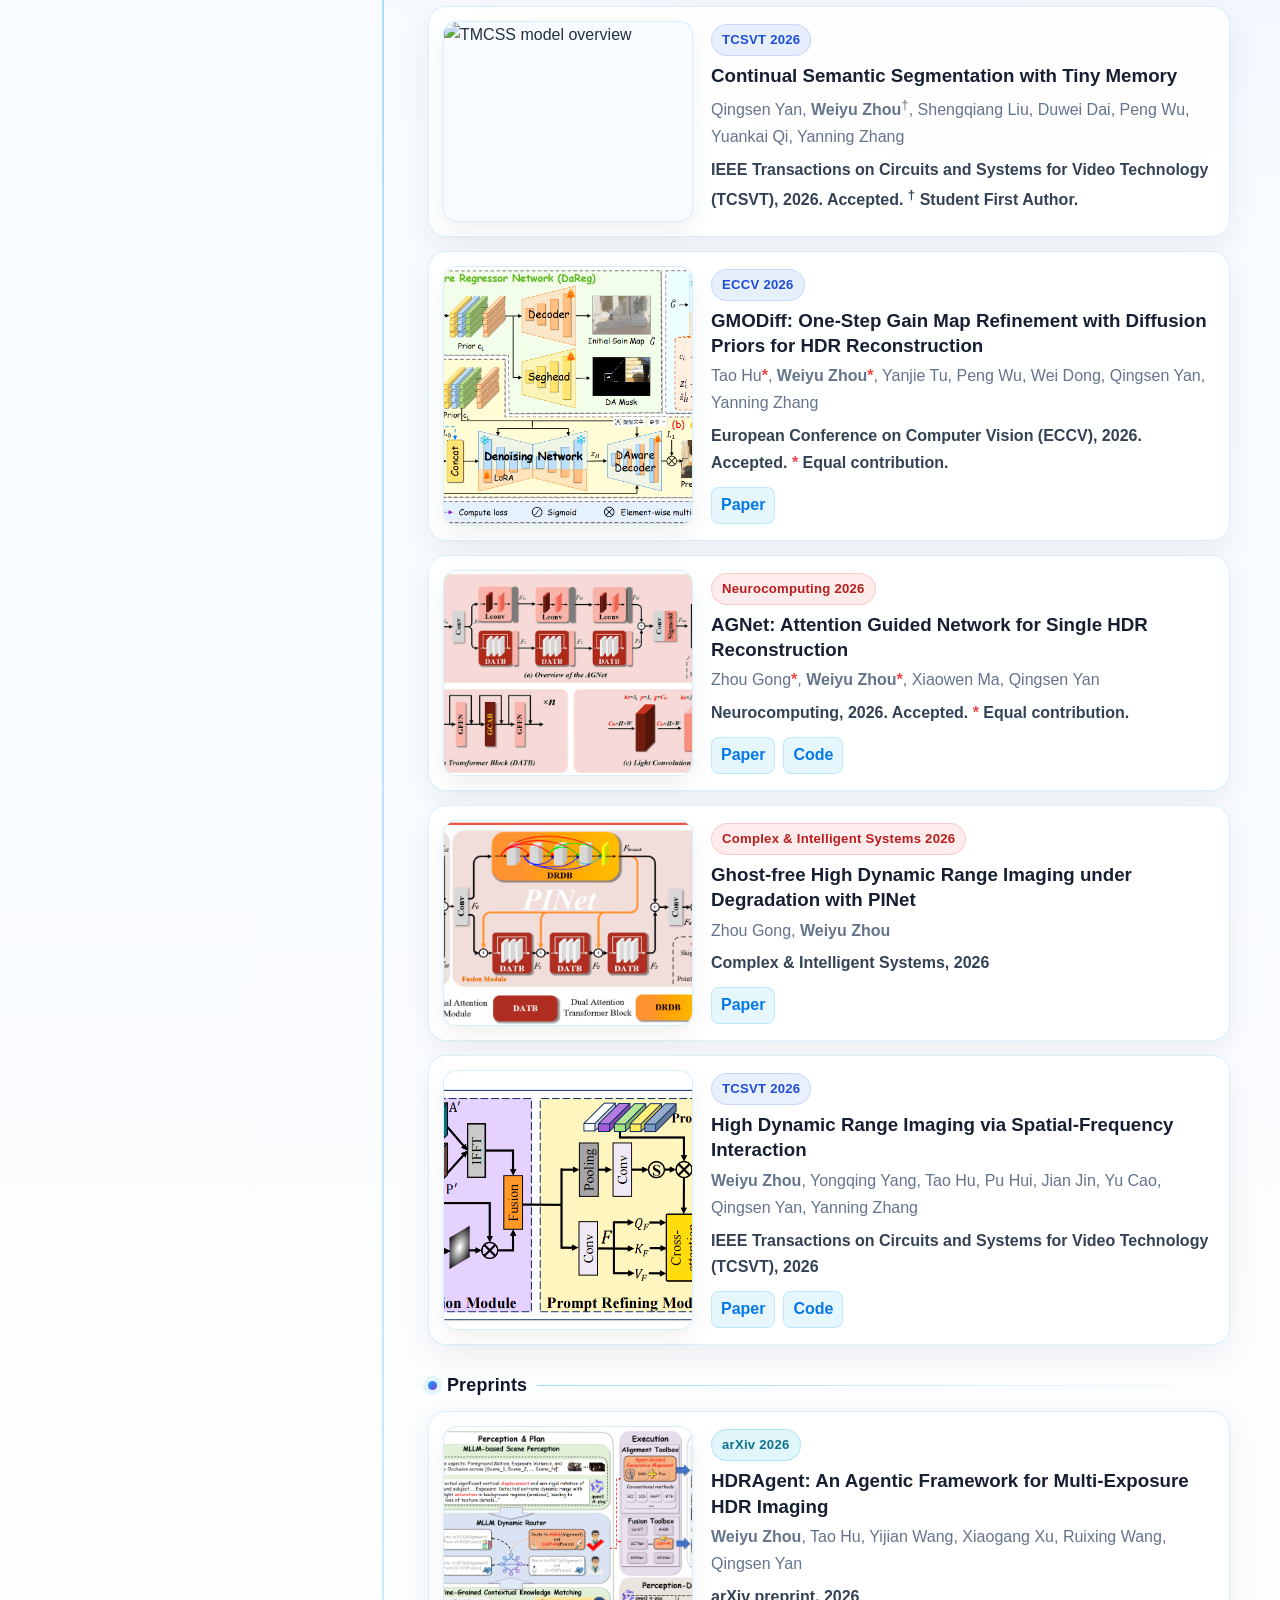
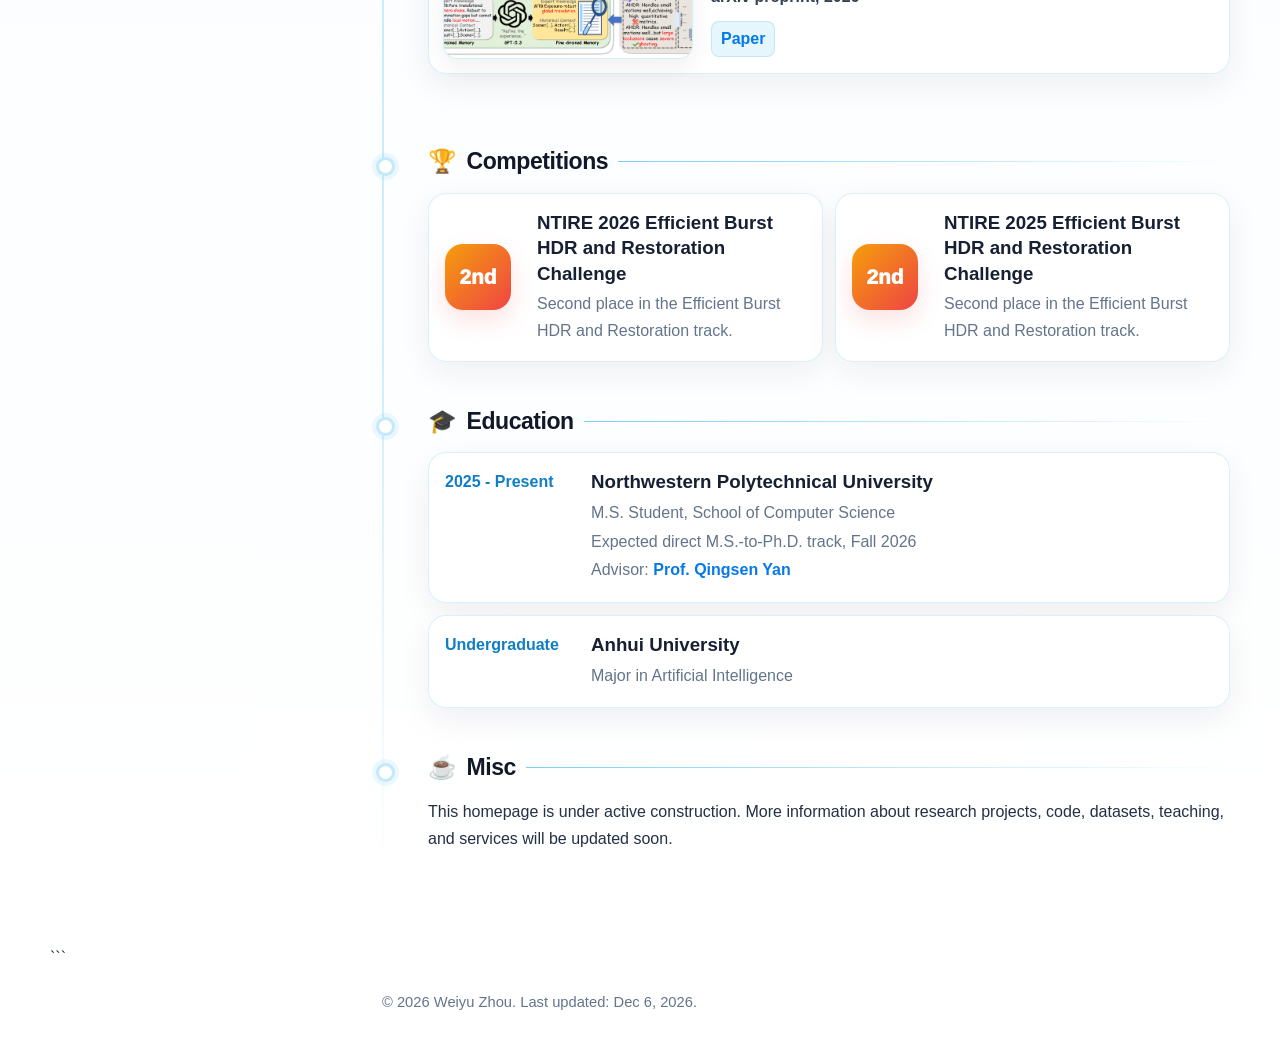
==== commit 4fcf3fc7: "Update index.html" ====
--- a/index.html
+++ b/index.html
@@ -9,7 +9,7 @@
 
   <meta name="description" content="Personal academic homepage of Weiyu Zhou, Master's student at Northwestern Polytechnical University. Research interests include HDR imaging, image restoration, multimodal fusion, generative AI, continual learning, and semantic segmentation." />
   <meta name="author" content="Weiyu Zhou" />
-  <meta name="keywords" content="Weiyu Zhou, WeiyuZhou, weiyuzhou, Zhou Weiyu, 周威宇, weiyvzhou, Northwestern Polytechnical University, Anhui University, HDR imaging, image restoration, multimodal fusion, generative AI, DDPF-PR, PINet, AGNet, GMODiff, HDRAgent, TMCSS, Continual Semantic Segmentation with Tiny Memory, ECCV 2026, TCSVT 2026, arXiv 2606.09110" />
+  <meta name="keywords" content="Weiyu Zhou, WeiyuZhou, weiyuzhou, Zhou Weiyu, 周威宇, weiyvzhou, Northwestern Polytechnical University, Anhui University, HDR imaging, image restoration, multimodal fusion, generative AI, DDPF-PR, PINet, AGNet, GMODiff, HDRAgent, TMCSS, ECCV 2026, TCSVT 2026, arXiv 2606.09110" />
 
   <link rel="canonical" href="https://zzwy.github.io/" />
 
@@ -153,7 +153,7 @@
       <article class="news-item">
         <time>2026</time>
         <p>
-          Our paper <strong>Continual Semantic Segmentation with Tiny Memory</strong>
+          Our paper <strong>TMCSS</strong>
           has been accepted by
           <strong>IEEE Transactions on Circuits and Systems for Video Technology</strong>.
         </p>
@@ -186,7 +186,7 @@
       <article class="news-item">
         <time>2026</time>
         <p>
-          Our paper <strong>PINet</strong> has been published in
+          Our paper <strong>PINet</strong> has been accepted by
           <strong>Complex &amp; Intelligent Systems</strong>.
         </p>
       </article>
@@ -194,7 +194,7 @@
       <article class="news-item">
         <time>2026</time>
         <p>
-          Our paper <strong>DDPF-PR</strong> has been published in
+          Our paper <strong>DDPF-PR</strong> has been accepted by
           <strong>IEEE Transactions on Circuits and Systems for Video Technology</strong>.
         </p>
       </article>
@@ -264,7 +264,7 @@
 
       <article class="pub-card">
         <div class="pub-image" aria-label="TMCSS model image">
-          <img src="assets/img/TMCSS.svg" alt="TMCSS model overview" />
+          <img src="assets/img/TMCSS.png" alt="TMCSS model overview" />
         </div>
 
         <div class="pub-main">
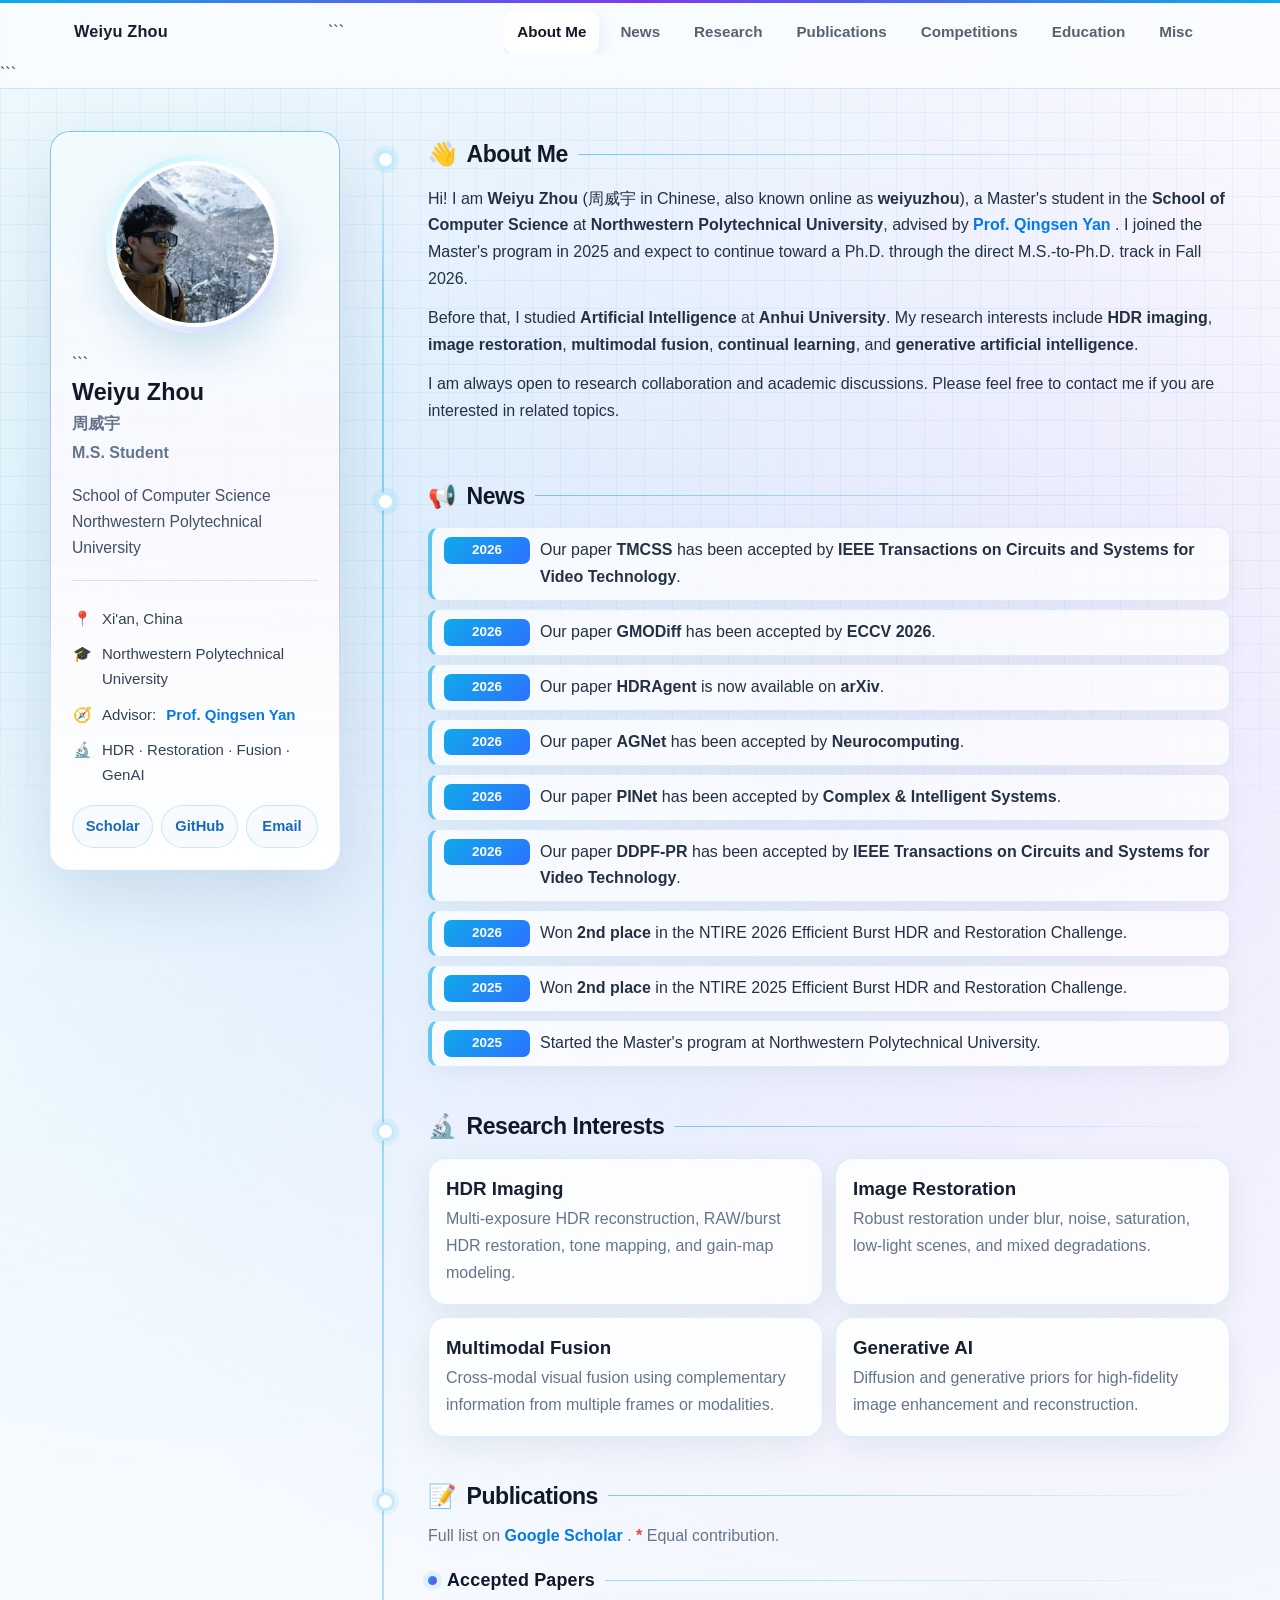
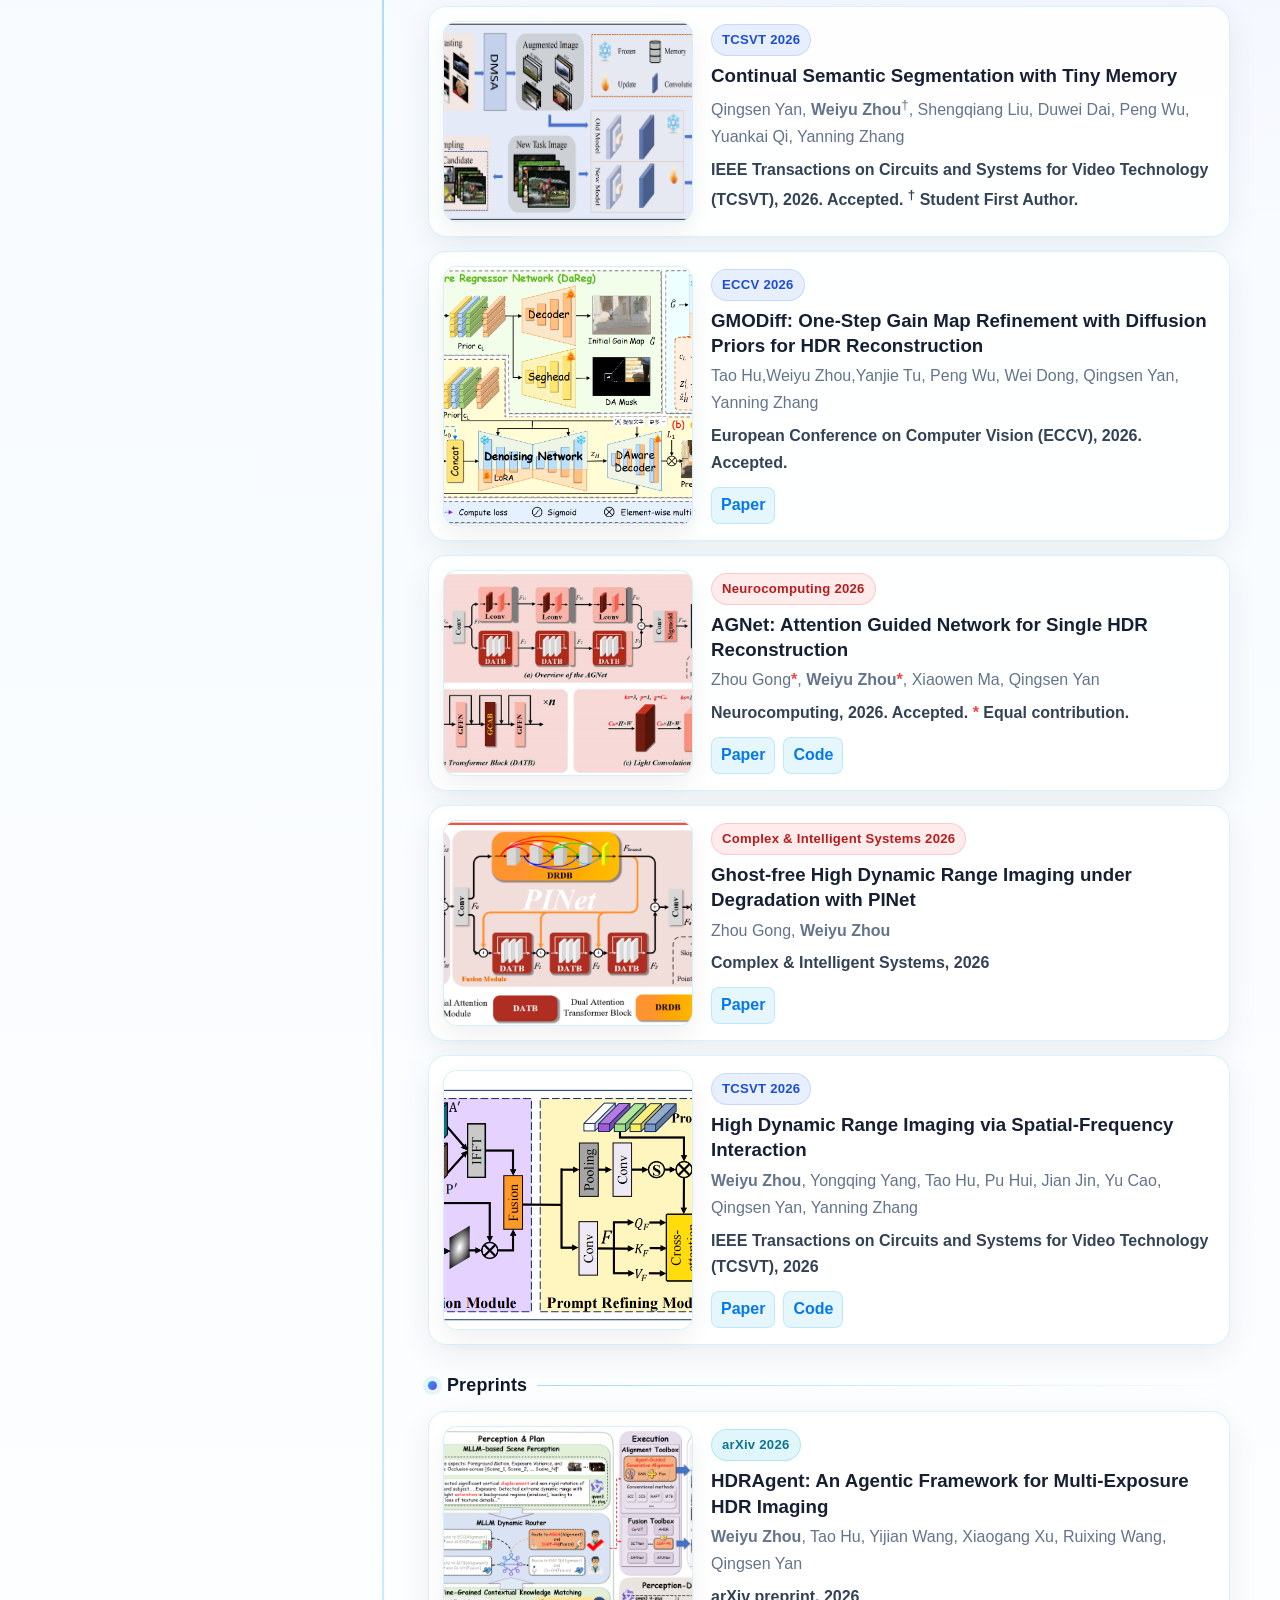
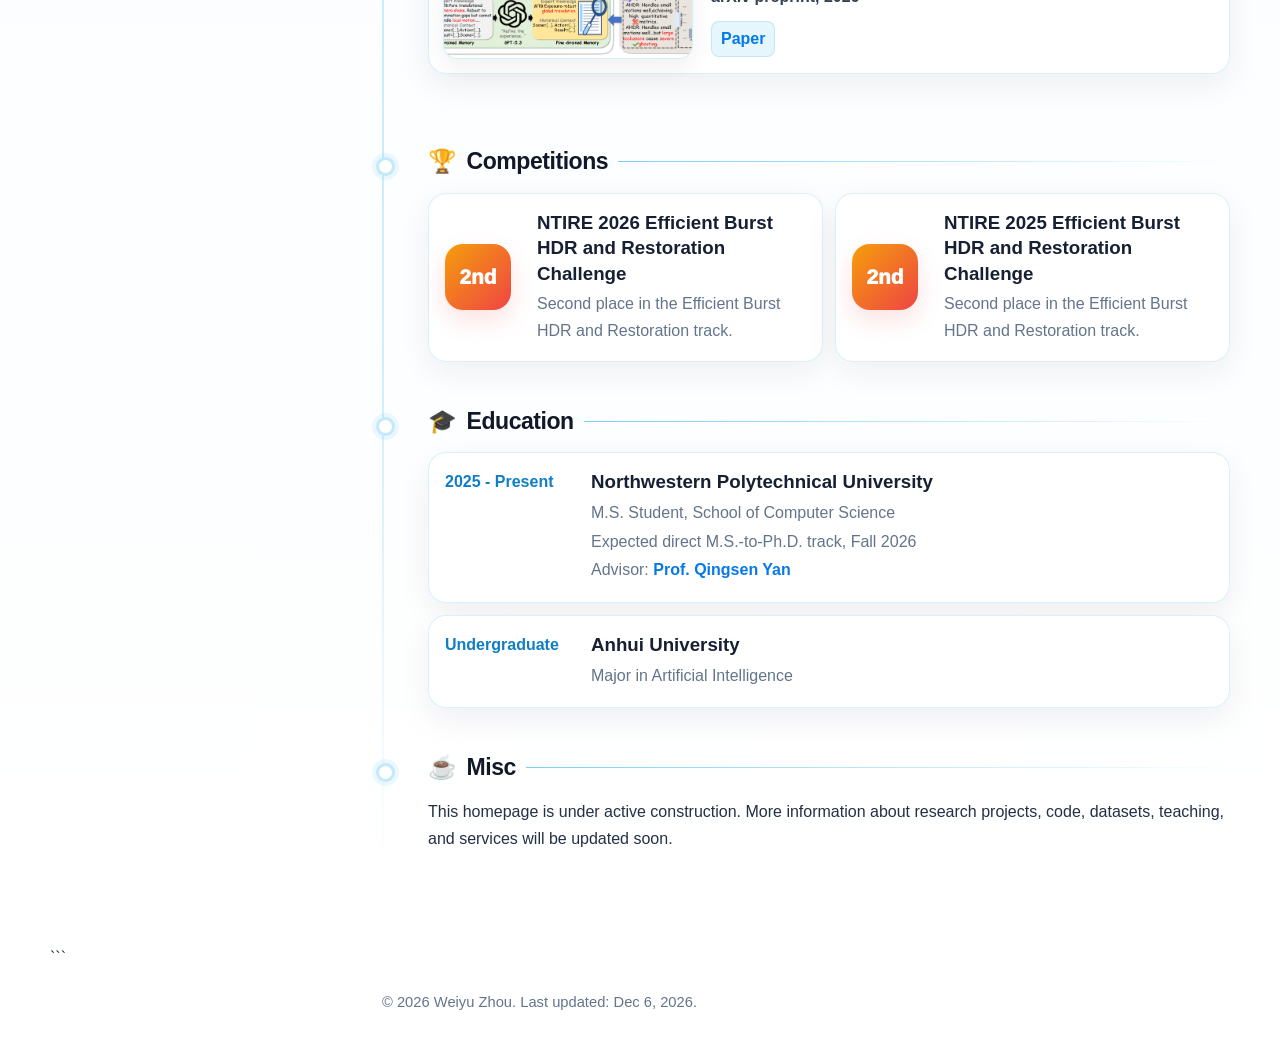
==== commit ef6ef7f3: "Update index.html" ====
--- a/index.html
+++ b/index.html
@@ -301,14 +301,11 @@
           <h3>GMODiff: One-Step Gain Map Refinement with Diffusion Priors for HDR Reconstruction</h3>
 
           <p class="authors">
-            Tao Hu<span class="eq-note">*</span>,
-            <strong>Weiyu Zhou</strong><span class="eq-note">*</span>,
-            Yanjie Tu, Peng Wu, Wei Dong, Qingsen Yan, Yanning Zhang
+            Tao Hu,Weiyu Zhou,Yanjie Tu, Peng Wu, Wei Dong, Qingsen Yan, Yanning Zhang
           </p>
 
           <p class="venue">
-            European Conference on Computer Vision (ECCV), 2026.
-            Accepted. <span class="eq-note">*</span> Equal contribution.
+            European Conference on Computer Vision (ECCV), 2026. Accepted. 
           </p>
 
           <div class="pub-links">
